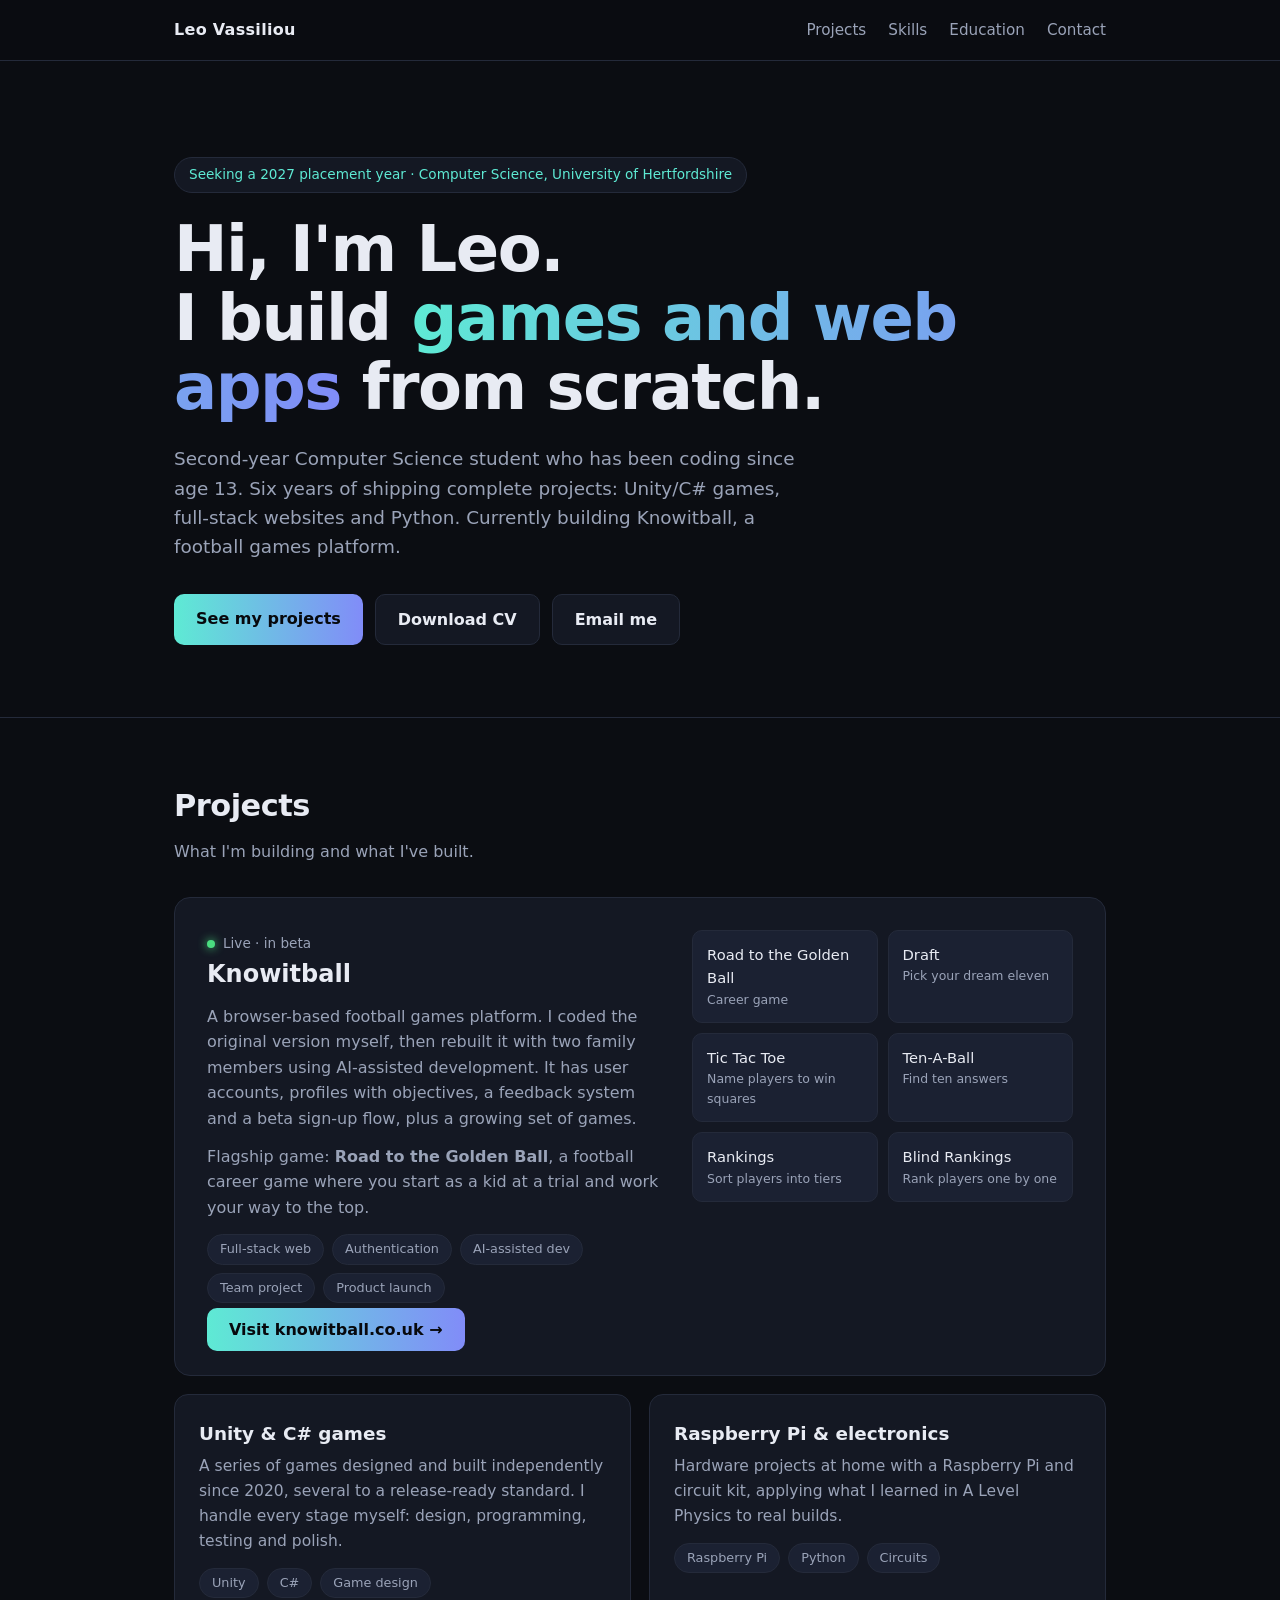
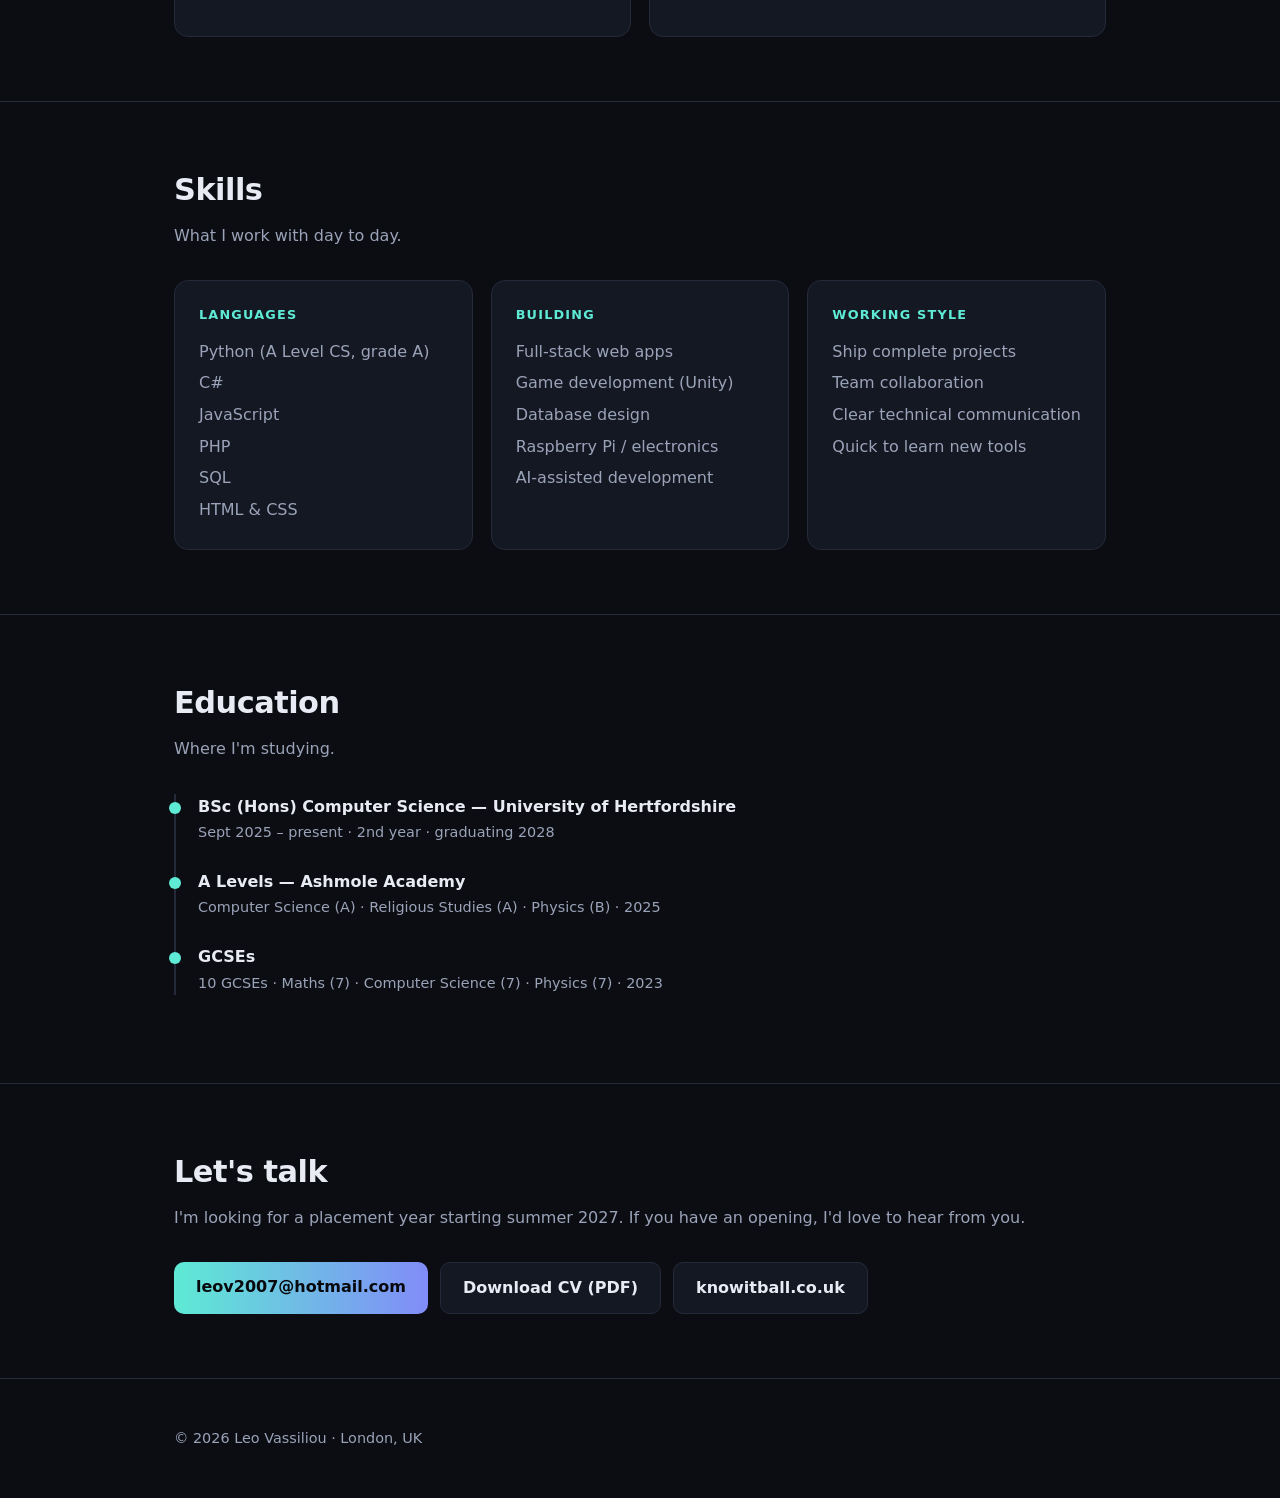
==== index.html @ 908d9912 "Add files via upload" ====
<!DOCTYPE html>
<html lang="en">
<head>
<meta charset="utf-8">
<meta name="viewport" content="width=device-width, initial-scale=1">
<title>Leo Vassiliou — Computer Science Student & Developer</title>
<meta name="description" content="Leo Vassiliou, 2nd-year Computer Science student at the University of Hertfordshire, seeking a 2027 placement year. Games, full-stack web and Python.">
<meta property="og:title" content="Leo Vassiliou — Developer seeking a 2027 placement">
<meta property="og:description" content="Unity/C# games, full-stack web, Python. Building Knowitball, a football games platform.">
<meta property="og:type" content="website">
<style>
:root{--bg:#0b0d12;--card:#141823;--line:#242a3a;--text:#e8ebf3;--mute:#9aa3b8;--acc:#5eead4;--acc2:#818cf8}
*{box-sizing:border-box;margin:0;padding:0}
html{scroll-behavior:smooth}
body{font-family:Inter,system-ui,-apple-system,Segoe UI,Roboto,sans-serif;background:var(--bg);color:var(--text);line-height:1.6}
a{color:var(--acc);text-decoration:none}a:hover{text-decoration:underline}
.wrap{max-width:980px;margin:0 auto;padding:0 24px}
nav{position:sticky;top:0;background:rgba(11,13,18,.85);backdrop-filter:blur(10px);border-bottom:1px solid var(--line);z-index:10}
nav .wrap{display:flex;justify-content:space-between;align-items:center;height:60px}
nav b{letter-spacing:.3px}
nav ul{display:flex;gap:22px;list-style:none;font-size:.95rem}
nav ul a{color:var(--mute)}nav ul a:hover{color:var(--text);text-decoration:none}
.hero{padding:96px 0 72px}
.tag{display:inline-block;border:1px solid var(--line);background:var(--card);color:var(--acc);padding:6px 14px;border-radius:99px;font-size:.85rem;margin-bottom:22px}
h1{font-size:clamp(2.4rem,6vw,4rem);line-height:1.08;letter-spacing:-1.5px}
h1 span{background:linear-gradient(90deg,var(--acc),var(--acc2));-webkit-background-clip:text;background-clip:text;color:transparent}
.hero p{color:var(--mute);font-size:1.15rem;max-width:640px;margin:22px 0 32px}
.btns{display:flex;gap:12px;flex-wrap:wrap}
.btn{padding:12px 22px;border-radius:10px;font-weight:600;border:1px solid var(--line);color:var(--text);background:var(--card)}
.btn.p{background:linear-gradient(90deg,var(--acc),var(--acc2));color:#07090d;border:0}
.btn:hover{text-decoration:none;transform:translateY(-1px)}
section{padding:64px 0;border-top:1px solid var(--line)}
h2{font-size:1.9rem;margin-bottom:8px;letter-spacing:-.5px}
.sub{color:var(--mute);margin-bottom:32px}
.grid{display:grid;grid-template-columns:repeat(auto-fit,minmax(280px,1fr));gap:18px}
.card{background:var(--card);border:1px solid var(--line);border-radius:14px;padding:24px}
.card h3{font-size:1.15rem;margin-bottom:6px}
.card p{color:var(--mute);font-size:.97rem}
.feat{display:grid;grid-template-columns:1.2fr 1fr;gap:28px;background:var(--card);border:1px solid var(--line);border-radius:16px;padding:32px}
@media(max-width:760px){.feat{grid-template-columns:1fr}nav ul{display:none}}
.feat h3{font-size:1.5rem;margin-bottom:10px}
.feat p{color:var(--mute);margin-bottom:12px}
.chips{display:flex;flex-wrap:wrap;gap:8px;margin:14px 0}
.chip{font-size:.8rem;padding:4px 12px;border-radius:99px;background:#1b2132;border:1px solid var(--line);color:var(--mute)}
.links{display:grid;grid-template-columns:1fr 1fr;gap:10px;align-content:start}
.links a{display:block;background:#1b2132;border:1px solid var(--line);border-radius:10px;padding:12px 14px;color:var(--text);font-size:.92rem}
.links a small{display:block;color:var(--mute);font-size:.78rem}
.links a:hover{border-color:var(--acc);text-decoration:none}
.skills{display:grid;grid-template-columns:repeat(auto-fit,minmax(220px,1fr));gap:18px}
.skills h3{font-size:.8rem;text-transform:uppercase;letter-spacing:1.2px;color:var(--acc);margin-bottom:10px}
.skills li{list-style:none;color:var(--mute);padding:3px 0}
.tl{border-left:2px solid var(--line);padding-left:22px}
.tl .it{margin-bottom:24px;position:relative}
.tl .it:before{content:"";position:absolute;left:-29px;top:8px;width:12px;height:12px;border-radius:50%;background:var(--acc)}
.tl b{display:block}.tl span{color:var(--mute);font-size:.9rem}
footer{padding:48px 0;border-top:1px solid var(--line);color:var(--mute);font-size:.9rem}
.status{display:inline-flex;align-items:center;gap:8px;font-size:.85rem;color:var(--mute)}
.dot{width:8px;height:8px;border-radius:50%;background:#4ade80;box-shadow:0 0 10px #4ade80}
</style>
</head>
<body>
<nav><div class="wrap"><b>Leo Vassiliou</b>
<ul><li><a href="#projects">Projects</a></li><li><a href="#skills">Skills</a></li><li><a href="#education">Education</a></li><li><a href="#contact">Contact</a></li></ul></div></nav>

<header class="hero"><div class="wrap">
<div class="tag">Seeking a 2027 placement year · Computer Science, University of Hertfordshire</div>
<h1>Hi, I'm Leo.<br>I build <span>games and web apps</span> from scratch.</h1>
<p>Second-year Computer Science student who has been coding since age 13. Six years of shipping complete projects: Unity/C# games, full-stack websites and Python. Currently building Knowitball, a football games platform.</p>
<div class="btns"><a class="btn p" href="#projects">See my projects</a><a class="btn" href="Leo-Vassiliou-CV.pdf">Download CV</a><a class="btn" href="mailto:leov2007@hotmail.com">Email me</a></div>
</div></header>

<section id="projects"><div class="wrap">
<h2>Projects</h2><p class="sub">What I'm building and what I've built.</p>

<div class="feat">
<div>
<div class="status"><span class="dot"></span> Live · in beta</div>
<h3>Knowitball</h3>
<p>A browser-based football games platform. I coded the original version myself, then rebuilt it with two family members using AI-assisted development. It has user accounts, profiles with objectives, a feedback system and a beta sign-up flow, plus a growing set of games.</p>
<p>Flagship game: <b>Road to the Golden Ball</b>, a football career game where you start as a kid at a trial and work your way to the top.</p>
<div class="chips"><span class="chip">Full-stack web</span><span class="chip">Authentication</span><span class="chip">AI-assisted dev</span><span class="chip">Team project</span><span class="chip">Product launch</span></div>
<a class="btn p" href="https://knowitball.co.uk" target="_blank" rel="noopener">Visit knowitball.co.uk →</a>
</div>
<div class="links">
<a href="https://knowitball.co.uk/road-to-the-golden-ball" target="_blank" rel="noopener">Road to the Golden Ball<small>Career game</small></a>
<a href="https://knowitball.co.uk/draft" target="_blank" rel="noopener">Draft<small>Pick your dream eleven</small></a>
<a href="https://knowitball.co.uk/tic-tac-toe" target="_blank" rel="noopener">Tic Tac Toe<small>Name players to win squares</small></a>
<a href="https://knowitball.co.uk/tenable" target="_blank" rel="noopener">Ten-A-Ball<small>Find ten answers</small></a>
<a href="https://knowitball.co.uk/tierlists" target="_blank" rel="noopener">Rankings<small>Sort players into tiers</small></a>
<a href="https://knowitball.co.uk/blind-rankings" target="_blank" rel="noopener">Blind Rankings<small>Rank players one by one</small></a>
</div>
</div>

<div class="grid" style="margin-top:18px">
<div class="card"><h3>Unity &amp; C# games</h3><p>A series of games designed and built independently since 2020, several to a release-ready standard. I handle every stage myself: design, programming, testing and polish.</p><div class="chips"><span class="chip">Unity</span><span class="chip">C#</span><span class="chip">Game design</span></div></div>
<div class="card"><h3>Raspberry Pi &amp; electronics</h3><p>Hardware projects at home with a Raspberry Pi and circuit kit, applying what I learned in A Level Physics to real builds.</p><div class="chips"><span class="chip">Raspberry Pi</span><span class="chip">Python</span><span class="chip">Circuits</span></div></div>
</div>
</div></section>

<section id="skills"><div class="wrap">
<h2>Skills</h2><p class="sub">What I work with day to day.</p>
<div class="skills">
<div class="card"><h3>Languages</h3><ul><li>Python (A Level CS, grade A)</li><li>C#</li><li>JavaScript</li><li>PHP</li><li>SQL</li><li>HTML &amp; CSS</li></ul></div>
<div class="card"><h3>Building</h3><ul><li>Full-stack web apps</li><li>Game development (Unity)</li><li>Database design</li><li>Raspberry Pi / electronics</li><li>AI-assisted development</li></ul></div>
<div class="card"><h3>Working style</h3><ul><li>Ship complete projects</li><li>Team collaboration</li><li>Clear technical communication</li><li>Quick to learn new tools</li></ul></div>
</div></div></section>

<section id="education"><div class="wrap">
<h2>Education</h2><p class="sub">Where I'm studying.</p>
<div class="tl">
<div class="it"><b>BSc (Hons) Computer Science — University of Hertfordshire</b><span>Sept 2025 – present · 2nd year · graduating 2028</span></div>
<div class="it"><b>A Levels — Ashmole Academy</b><span>Computer Science (A) · Religious Studies (A) · Physics (B) · 2025</span></div>
<div class="it"><b>GCSEs</b><span>10 GCSEs · Maths (7) · Computer Science (7) · Physics (7) · 2023</span></div>
</div></div></section>

<section id="contact"><div class="wrap">
<h2>Let's talk</h2>
<p class="sub">I'm looking for a placement year starting summer 2027. If you have an opening, I'd love to hear from you.</p>
<div class="btns"><a class="btn p" href="mailto:leov2007@hotmail.com">leov2007@hotmail.com</a><a class="btn" href="Leo-Vassiliou-CV.pdf">Download CV (PDF)</a><a class="btn" href="https://knowitball.co.uk" target="_blank" rel="noopener">knowitball.co.uk</a></div>
</div></section>

<footer><div class="wrap">© 2026 Leo Vassiliou · London, UK</div></footer>
</body>
</html>
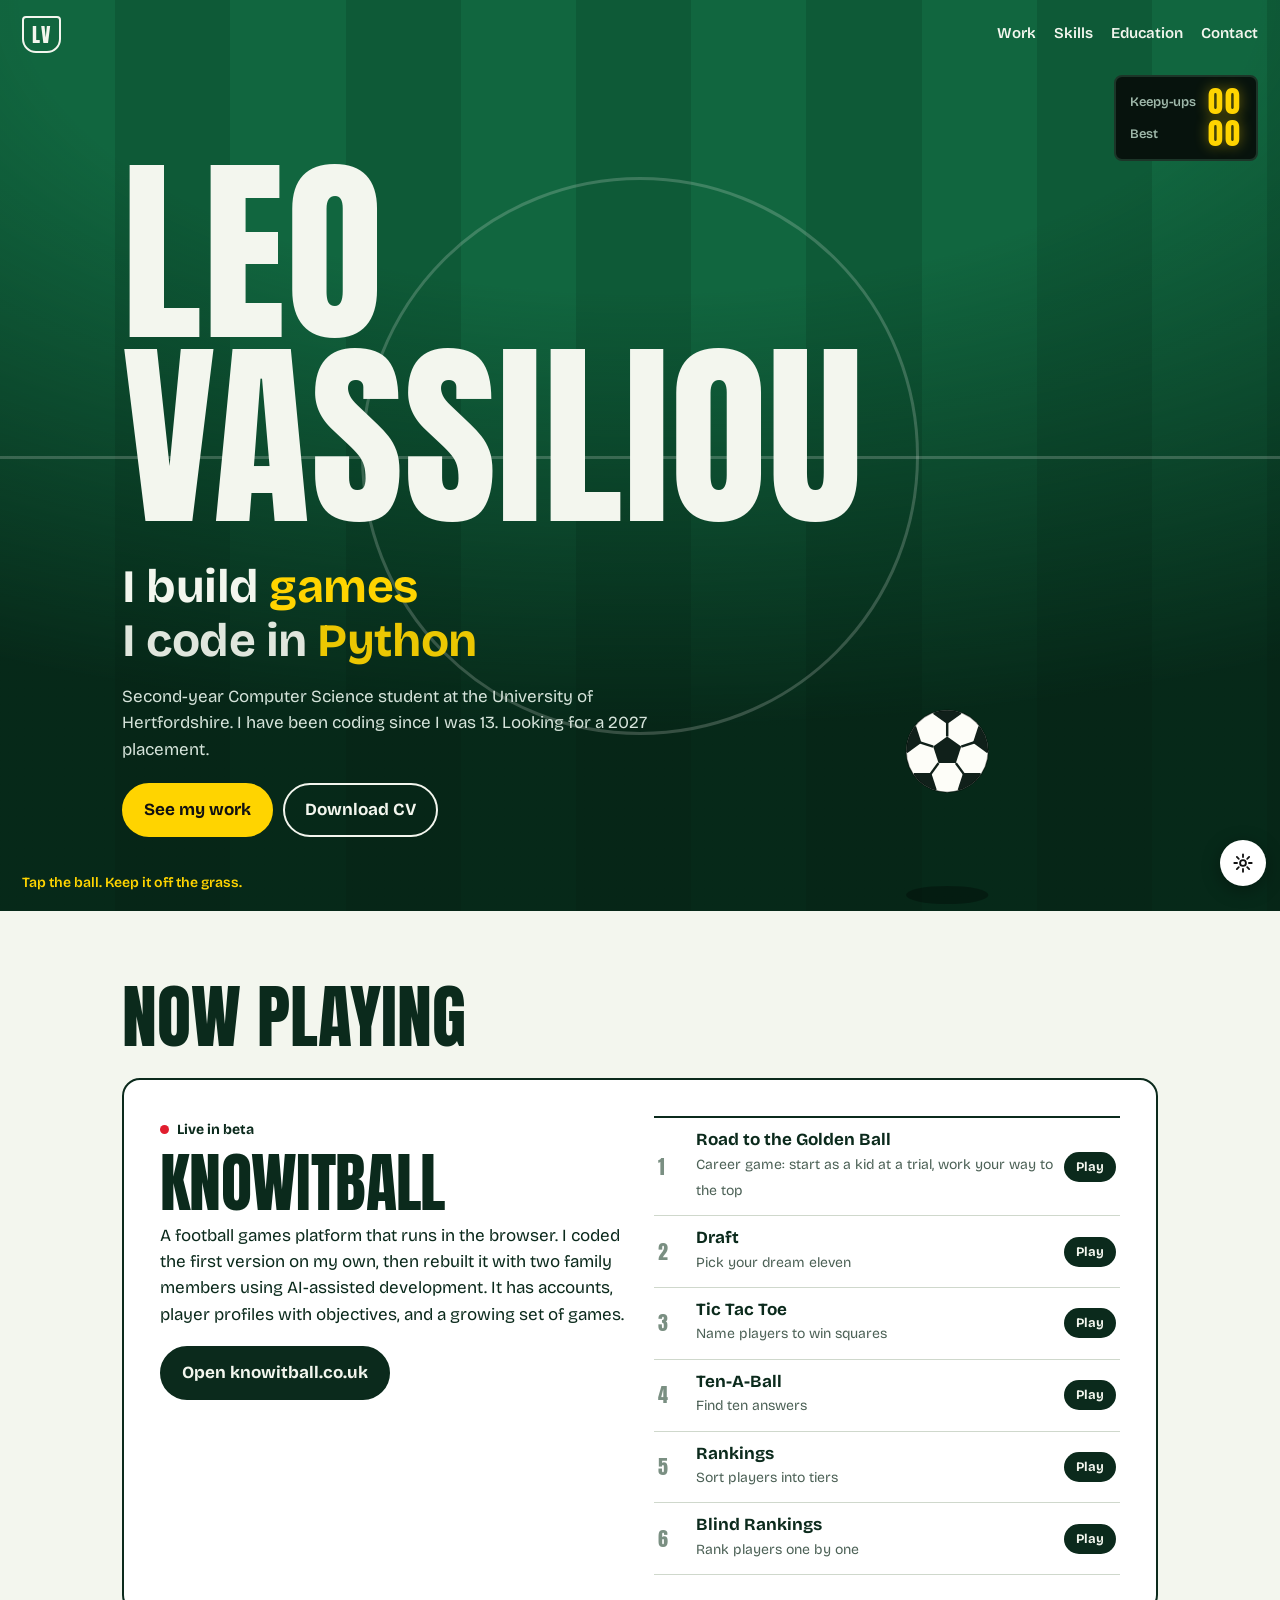
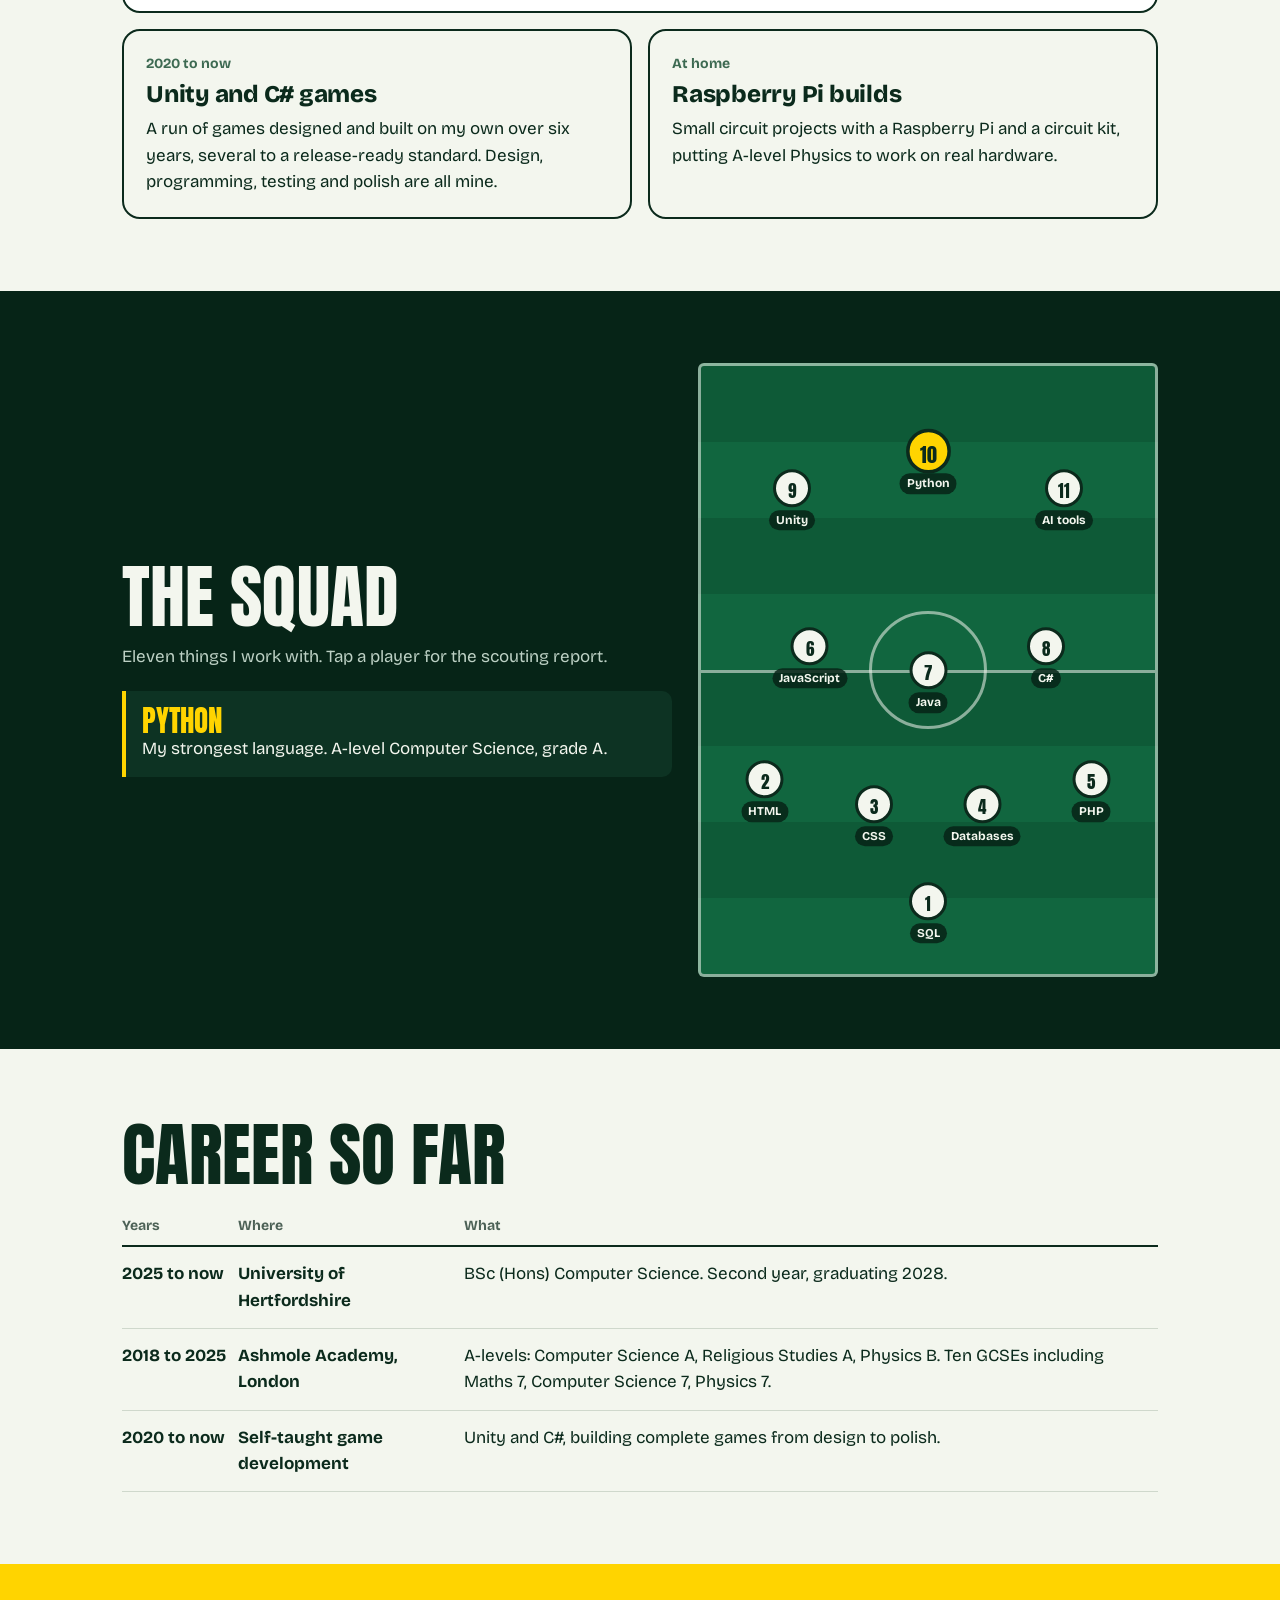
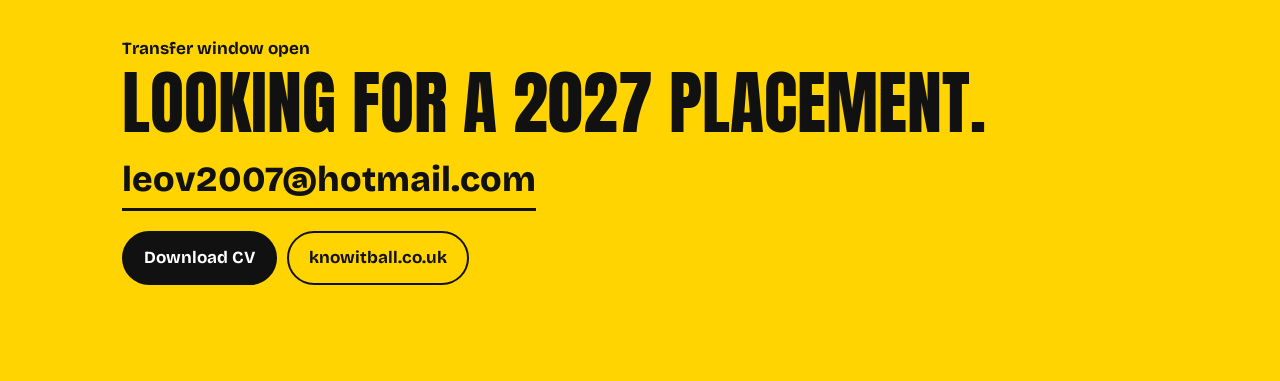
==== commit 266c056e: "Add files via upload" ====
--- a/index.html
+++ b/index.html
@@ -3,122 +3,973 @@
 <head>
 <meta charset="utf-8">
 <meta name="viewport" content="width=device-width, initial-scale=1">
-<title>Leo Vassiliou — Computer Science Student & Developer</title>
-<meta name="description" content="Leo Vassiliou, 2nd-year Computer Science student at the University of Hertfordshire, seeking a 2027 placement year. Games, full-stack web and Python.">
-<meta property="og:title" content="Leo Vassiliou — Developer seeking a 2027 placement">
-<meta property="og:description" content="Unity/C# games, full-stack web, Python. Building Knowitball, a football games platform.">
+<title>Leo Vassiliou | Developer</title>
+<meta name="description" content="Leo Vassiliou. Computer Science student at the University of Hertfordshire who builds games and web apps. Looking for a 2027 placement.">
+<meta property="og:title" content="Leo Vassiliou | Developer">
+<meta property="og:description" content="Games, web apps and full-stack sites. Looking for a 2027 placement.">
 <meta property="og:type" content="website">
 <style>
-:root{--bg:#0b0d12;--card:#141823;--line:#242a3a;--text:#e8ebf3;--mute:#9aa3b8;--acc:#5eead4;--acc2:#818cf8}
-*{box-sizing:border-box;margin:0;padding:0}
-html{scroll-behavior:smooth}
-body{font-family:Inter,system-ui,-apple-system,Segoe UI,Roboto,sans-serif;background:var(--bg);color:var(--text);line-height:1.6}
-a{color:var(--acc);text-decoration:none}a:hover{text-decoration:underline}
-.wrap{max-width:980px;margin:0 auto;padding:0 24px}
-nav{position:sticky;top:0;background:rgba(11,13,18,.85);backdrop-filter:blur(10px);border-bottom:1px solid var(--line);z-index:10}
-nav .wrap{display:flex;justify-content:space-between;align-items:center;height:60px}
-nav b{letter-spacing:.3px}
-nav ul{display:flex;gap:22px;list-style:none;font-size:.95rem}
-nav ul a{color:var(--mute)}nav ul a:hover{color:var(--text);text-decoration:none}
-.hero{padding:96px 0 72px}
-.tag{display:inline-block;border:1px solid var(--line);background:var(--card);color:var(--acc);padding:6px 14px;border-radius:99px;font-size:.85rem;margin-bottom:22px}
-h1{font-size:clamp(2.4rem,6vw,4rem);line-height:1.08;letter-spacing:-1.5px}
-h1 span{background:linear-gradient(90deg,var(--acc),var(--acc2));-webkit-background-clip:text;background-clip:text;color:transparent}
-.hero p{color:var(--mute);font-size:1.15rem;max-width:640px;margin:22px 0 32px}
-.btns{display:flex;gap:12px;flex-wrap:wrap}
-.btn{padding:12px 22px;border-radius:10px;font-weight:600;border:1px solid var(--line);color:var(--text);background:var(--card)}
-.btn.p{background:linear-gradient(90deg,var(--acc),var(--acc2));color:#07090d;border:0}
-.btn:hover{text-decoration:none;transform:translateY(-1px)}
-section{padding:64px 0;border-top:1px solid var(--line)}
-h2{font-size:1.9rem;margin-bottom:8px;letter-spacing:-.5px}
-.sub{color:var(--mute);margin-bottom:32px}
-.grid{display:grid;grid-template-columns:repeat(auto-fit,minmax(280px,1fr));gap:18px}
-.card{background:var(--card);border:1px solid var(--line);border-radius:14px;padding:24px}
-.card h3{font-size:1.15rem;margin-bottom:6px}
-.card p{color:var(--mute);font-size:.97rem}
-.feat{display:grid;grid-template-columns:1.2fr 1fr;gap:28px;background:var(--card);border:1px solid var(--line);border-radius:16px;padding:32px}
-@media(max-width:760px){.feat{grid-template-columns:1fr}nav ul{display:none}}
-.feat h3{font-size:1.5rem;margin-bottom:10px}
-.feat p{color:var(--mute);margin-bottom:12px}
-.chips{display:flex;flex-wrap:wrap;gap:8px;margin:14px 0}
-.chip{font-size:.8rem;padding:4px 12px;border-radius:99px;background:#1b2132;border:1px solid var(--line);color:var(--mute)}
-.links{display:grid;grid-template-columns:1fr 1fr;gap:10px;align-content:start}
-.links a{display:block;background:#1b2132;border:1px solid var(--line);border-radius:10px;padding:12px 14px;color:var(--text);font-size:.92rem}
-.links a small{display:block;color:var(--mute);font-size:.78rem}
-.links a:hover{border-color:var(--acc);text-decoration:none}
-.skills{display:grid;grid-template-columns:repeat(auto-fit,minmax(220px,1fr));gap:18px}
-.skills h3{font-size:.8rem;text-transform:uppercase;letter-spacing:1.2px;color:var(--acc);margin-bottom:10px}
-.skills li{list-style:none;color:var(--mute);padding:3px 0}
-.tl{border-left:2px solid var(--line);padding-left:22px}
-.tl .it{margin-bottom:24px;position:relative}
-.tl .it:before{content:"";position:absolute;left:-29px;top:8px;width:12px;height:12px;border-radius:50%;background:var(--acc)}
-.tl b{display:block}.tl span{color:var(--mute);font-size:.9rem}
-footer{padding:48px 0;border-top:1px solid var(--line);color:var(--mute);font-size:.9rem}
-.status{display:inline-flex;align-items:center;gap:8px;font-size:.85rem;color:var(--mute)}
-.dot{width:8px;height:8px;border-radius:50%;background:#4ade80;box-shadow:0 0 10px #4ade80}
+@font-face{font-family:'Bricolage Grotesque';font-weight:200 800;font-style:normal;font-stretch:75% 100%;font-display:swap;src:url([data-uri]) format('woff2')}
+@font-face{font-family:'JetBrains Mono';font-weight:100 800;font-style:normal;font-display:swap;src:url([data-uri]) format('woff2')}
+@font-face{font-family:Anton;font-weight:400;font-style:normal;font-display:swap;src:url([data-uri]) format('woff2')}
+@font-face{font-family:'Instrument Serif';font-weight:400;font-style:normal;font-display:swap;src:url([data-uri]) format('woff2')}
+@font-face{font-family:'Instrument Serif';font-weight:400;font-style:italic;font-display:swap;src:url([data-uri]) format('woff2')}
+*,*::before,*::after{box-sizing:border-box}
+html{-webkit-text-size-adjust:100%;scroll-behavior:smooth}
+body{margin:0;min-height:100vh;overflow-x:hidden}
+a{color:inherit}
+button{font:inherit;color:inherit;cursor:pointer}
+:focus-visible{outline:3px solid currentColor;outline-offset:3px}
+.rot{display:inline-block;transition:transform .24s cubic-bezier(.3,.7,.2,1),opacity .24s}
+.rot-out{transform:translateY(-.45em);opacity:0}
+.rot-in{transform:translateY(.45em);opacity:0;transition:none}
+.vh{position:absolute;width:1px;height:1px;overflow:hidden;clip:rect(0 0 0 0)}
+@media(prefers-reduced-motion:reduce){*{animation-duration:.001s!important;animation-iteration-count:1!important;scroll-behavior:auto!important}}
+
+/* design switcher */
+.sw{position:fixed;right:14px;bottom:14px;z-index:9999;font:500 14px/1.35 'Bricolage Grotesque',system-ui,sans-serif}
+.sw-btn{width:46px;height:46px;border-radius:50%;border:0;background:#fff;color:#111;display:grid;place-items:center;box-shadow:0 4px 18px rgba(0,0,0,.35)}
+.sw-btn:hover svg{transform:rotate(60deg)}
+.sw-btn svg{transition:transform .4s}
+.sw-panel{position:absolute;right:0;bottom:56px;width:min(300px,calc(100vw - 28px));background:#fff;color:#111;border-radius:16px;padding:12px;box-shadow:0 12px 40px rgba(0,0,0,.4)}
+.sw-title{margin:2px 6px 8px;font-weight:700}
+.sw-opt{display:block;width:100%;text-align:left;background:none;border:2px solid transparent;border-radius:10px;padding:8px 10px}
+.sw-opt b{display:block}
+.sw-opt span{color:#555;font-size:13px}
+.sw-opt:hover{background:#f1f1f1}
+.sw-opt[aria-pressed=true]{border-color:#111;background:#f6f6f6}
+.sw-note{margin:8px 6px 2px;color:#666;font-size:12px}
+[data-theme=kickoff] body{background:#0a3d27}
+.ko{--grass:#11663f;--grass2:#0e5a37;--night:#062417;--chalk:#f3f6ee;--yellow:#ffd400;--ink:#0b2a1c;
+  font:400 17px/1.55 'Bricolage Grotesque',system-ui,sans-serif;color:var(--ink);background:var(--chalk)}
+.ko a{text-decoration:none}
+.ko-wrap{max-width:1080px;margin:0 auto;padding:0 22px}
+
+/* hero */
+.ko-hero{position:relative;min-height:100svh;overflow:hidden;color:var(--chalk);touch-action:manipulation;
+  background:radial-gradient(120% 80% at 50% 0%,transparent 40%,rgba(3,20,12,.75)),repeating-linear-gradient(90deg,var(--grass) 0 9vw,var(--grass2) 9vw 18vw);
+  display:flex;flex-direction:column;user-select:none;-webkit-user-select:none}
+.ko-lines{position:absolute;inset:0;pointer-events:none}
+.ko-lines::before{content:"";position:absolute;left:50%;top:50%;width:min(62vw,62vh);aspect-ratio:1;border:3px solid rgba(243,246,238,.2);border-radius:50%;transform:translate(-50%,-50%)}
+.ko-lines::after{content:"";position:absolute;left:0;right:0;top:50%;border-top:3px solid rgba(243,246,238,.2)}
+.ko-canvas{position:absolute;inset:0;width:100%;height:100%;pointer-events:none;z-index:3}
+.ko-nav{position:relative;z-index:4;display:flex;justify-content:space-between;align-items:center;padding:16px 22px}
+.ko-crest{font:400 20px/1 Anton,sans-serif;letter-spacing:.04em;border:2px solid var(--chalk);padding:7px 8px 6px;border-radius:4px 4px 14px 14px}
+.ko-links{display:flex;gap:18px;font-weight:600;font-size:15px}
+.ko-links a{padding:6px 0;border-bottom:2px solid transparent}
+.ko-links a:hover{border-color:var(--yellow)}
+.ko-board{position:relative;z-index:2;align-self:flex-end;margin:6px 22px 0;display:grid;grid-template-columns:auto auto;gap:2px 12px;align-items:center;
+  background:#07130d;border:2px solid #1c3528;border-radius:8px;padding:10px 14px;font-size:13px;font-weight:600;color:#9fb8aa}
+.ko-n{font:400 30px/1 Anton,sans-serif;color:var(--yellow);letter-spacing:.06em;text-align:right;text-shadow:0 0 14px rgba(255,212,0,.45)}
+.ko-copy{position:relative;z-index:2;margin-top:auto;padding:0 22px 74px;max-width:1080px;width:100%;align-self:center}
+.ko h1{font:400 clamp(4.2rem,17vw,12.5rem)/.92 Anton,sans-serif;text-transform:uppercase;margin:0 0 .16em;letter-spacing:.005em}
+.ko-line{font-size:clamp(1.5rem,4.6vw,2.9rem);font-weight:700;line-height:1.15;margin:0;letter-spacing:-.01em}
+.ko-line span{color:var(--yellow)}
+.ko-line2{opacity:.92}
+.ko-intro{max-width:34em;margin:16px 0 0;color:#d5e3da}
+.ko-cta{display:flex;flex-wrap:wrap;gap:10px;margin:20px 0 0}
+.ko-btn{display:inline-block;background:var(--yellow);color:#111;font-weight:700;padding:12px 20px;border-radius:999px;border:2px solid var(--yellow);transition:transform .15s}
+.ko-btn:hover{transform:translateY(-2px)}
+.ko-ghost{background:transparent;color:inherit;border-color:currentColor}
+.ko-dark{background:var(--ink);border-color:var(--ink);color:var(--chalk)}
+.ko-hint{position:absolute;z-index:2;left:22px;bottom:18px;margin:0;font-size:14px;font-weight:600;color:var(--yellow);transition:opacity .4s}
+.ko-hint.gone{opacity:0}
+
+/* sections */
+.ko-sec{padding:72px 0}
+.ko h2{font:400 clamp(2.4rem,7vw,4.4rem)/.95 Anton,sans-serif;text-transform:uppercase;margin:0 0 28px}
+.ko h3{font-size:1.5rem;line-height:1.15;margin:0 0 8px;font-weight:800;letter-spacing:-.01em}
+.ko-feature{display:grid;gap:28px;background:#fff;border:2px solid var(--ink);border-radius:18px;padding:26px}
+.ko-feature h3{font:400 clamp(2.6rem,8vw,4rem)/1 Anton,sans-serif;text-transform:uppercase}
+.ko-feature p{margin:0 0 18px;max-width:34em}
+.ko-live{display:inline-flex;align-items:center;gap:8px;font-weight:700;font-size:14px;margin:0 0 10px!important}
+.ko-live i{width:9px;height:9px;border-radius:50%;background:#e11d2e;animation:ko-pulse 1.6s infinite}
+@keyframes ko-pulse{50%{opacity:.25}}
+.ko-fix{list-style:none;margin:0;padding:0;border-top:2px solid var(--ink)}
+.ko-fix a{display:grid;grid-template-columns:28px 1fr auto;gap:10px;align-items:center;padding:12px 4px;border-bottom:1px solid #cfd8cc}
+.ko-fix a:hover{background:#eef3e6}
+.ko-fn{font:400 20px/1 Anton,sans-serif;color:#7a8f82}
+.ko-fix b{display:block;line-height:1.2}
+.ko-fix em{font-style:normal;font-size:14px;color:#4c6156}
+.ko-play{font-weight:700;font-size:13px;background:var(--ink);color:var(--chalk);padding:5px 12px;border-radius:999px}
+.ko-two{display:grid;gap:16px;margin-top:16px}
+.ko-two article{border:2px solid var(--ink);border-radius:18px;padding:22px}
+.ko-two p{margin:0}
+.ko-when{font-weight:700;font-size:14px;color:#3d6a52;margin-bottom:6px!important}
+@media(min-width:820px){.ko-feature{grid-template-columns:1fr 1fr;padding:36px}.ko-two{grid-template-columns:1fr 1fr}}
+
+/* squad */
+.ko-green{background:var(--night);color:var(--chalk)}
+.ko-squadgrid{display:grid;gap:26px}
+.ko-sub{margin:-14px 0 20px;color:#bcd0c4}
+.ko-report{background:#0d3323;border-left:4px solid var(--yellow);padding:14px 16px;border-radius:0 10px 10px 0;min-height:86px}
+.ko-report b{display:block;font:400 1.8rem/1.1 Anton,sans-serif;text-transform:uppercase;color:var(--yellow)}
+.ko-pitch{position:relative;width:100%;max-width:460px;aspect-ratio:3/4;margin:0 auto;border:3px solid rgba(243,246,238,.55);border-radius:6px;
+  background:repeating-linear-gradient(0deg,var(--grass) 0 12.5%,var(--grass2) 12.5% 25%)}
+.ko-pitch::before{content:"";position:absolute;left:50%;top:50%;width:26%;aspect-ratio:1;border:3px solid rgba(243,246,238,.55);border-radius:50%;transform:translate(-50%,-50%)}
+.ko-pitch::after{content:"";position:absolute;left:0;right:0;top:50%;border-top:3px solid rgba(243,246,238,.55)}
+.ko-player{position:absolute;transform:translate(-50%,-50%);background:none;border:0;padding:0;display:grid;justify-items:center;gap:3px;z-index:1}
+.ko-player i{font:400 17px/38px Anton,sans-serif;font-style:normal;width:38px;height:38px;border-radius:50%;background:var(--chalk);color:var(--ink);border:3px solid var(--ink);transition:transform .15s,background .15s}
+.ko-player span{font-size:12px;font-weight:700;background:rgba(6,36,23,.85);padding:1px 7px;border-radius:99px;white-space:nowrap}
+.ko-player:hover i{transform:scale(1.12)}
+.ko-player.on i{background:var(--yellow);transform:scale(1.18)}
+@media(min-width:820px){.ko-squadgrid{grid-template-columns:1fr 460px;align-items:center}}
+
+/* career */
+.ko-table{width:100%;border-collapse:collapse}
+.ko-table th{text-align:left;font-size:14px;color:#4c6156;padding:0 12px 8px 0;border-bottom:2px solid var(--ink)}
+.ko-table td{padding:14px 12px 14px 0;border-bottom:1px solid #cfd8cc;vertical-align:top}
+.ko-table td:first-child{white-space:nowrap;font-weight:700}
+@media(max-width:640px){.ko-table thead{display:none}.ko-table tr{display:block;padding:14px 0;border-bottom:1px solid #cfd8cc}.ko-table td{display:block;border:0;padding:0 0 2px}.ko-table td:first-child{color:#3d6a52;font-size:14px}}
+
+/* sign */
+.ko-sign{background:var(--yellow);color:#111;padding:72px 0 96px}
+.ko-window{font-weight:700;margin:0 0 6px}
+.ko-sign h2{margin-bottom:18px}
+.ko-mail{display:inline-block;font-size:clamp(1.15rem,4.6vw,2.2rem);font-weight:800;border-bottom:3px solid #111;word-break:break-all}
+.ko-sign .ko-btn{background:#111;color:#fff;border-color:#111}
+.ko-sign .ko-ghost{background:transparent;color:#111}
+[data-theme=orbit] body{background:#0c0a1d}
+.ob{--space:#0c0a1d;--lilac:#bfaeff;--peach:#ffb893;--mist:#ece8ff;--dim:#a39fc4;
+  position:relative;font:400 17px/1.6 'Bricolage Grotesque',system-ui,sans-serif;color:var(--mist);min-height:100svh;
+  background:radial-gradient(90% 60% at 85% 0%,rgba(132,94,255,.28),transparent 60%),radial-gradient(70% 50% at 0% 45%,rgba(255,140,90,.13),transparent 60%),var(--space)}
+.ob a{text-decoration:none}
+.ob-stars{position:fixed;inset:0;width:100%;height:100%;pointer-events:none;z-index:0}
+.ob>*:not(.ob-stars){position:relative;z-index:1}
+.ob-nav{display:flex;justify-content:space-between;align-items:center;padding:18px 22px;max-width:1180px;margin:0 auto}
+.ob-logo{font:italic 400 1.5rem/1 'Instrument Serif',serif}
+.ob-links{display:flex;gap:18px;font-size:15px;font-weight:500;color:var(--dim)}
+.ob-links a:hover{color:var(--mist)}
+.ob-hero{display:grid;gap:10px;max-width:1180px;margin:0 auto;padding:26px 22px 40px;min-height:calc(100svh - 64px);align-items:center}
+.ob-seek{display:inline-flex;align-items:center;gap:9px;margin:0 0 18px;font-size:14px;font-weight:600;color:var(--peach);border:1px solid rgba(255,184,147,.4);border-radius:999px;padding:5px 13px}
+.ob-seek i{width:8px;height:8px;border-radius:50%;background:var(--peach);box-shadow:0 0 12px var(--peach)}
+.ob h1{font:400 clamp(2.7rem,10.5vw,5.6rem)/1.02 'Instrument Serif',serif;margin:0;letter-spacing:-.01em}
+.ob h1 em{color:var(--lilac)}
+.ob h1 #ob-r2{color:var(--peach)}
+.ob-intro{max-width:30em;color:var(--dim);margin:20px 0 0}
+.ob-cta{display:flex;flex-wrap:wrap;gap:10px;margin:22px 0 0}
+.ob-btn{display:inline-block;background:var(--mist);color:#14102e;font-weight:700;border-radius:999px;padding:11px 20px;border:1px solid var(--mist);transition:box-shadow .2s}
+.ob-btn:hover{box-shadow:0 0 28px rgba(191,174,255,.6)}
+.ob-line{background:transparent;color:var(--mist);border-color:rgba(236,232,255,.45)}
+.ob-globe{display:grid;justify-items:center}
+.ob-sphere{position:relative;width:min(86vw,440px);aspect-ratio:1;touch-action:none;cursor:grab;border-radius:50%;
+  background:radial-gradient(circle at 35% 30%,rgba(191,174,255,.16),rgba(191,174,255,.03) 55%,transparent 70%);box-shadow:inset 0 0 0 1px rgba(191,174,255,.16)}
+.ob-sphere:active{cursor:grabbing}
+.ob-tag{position:absolute;left:50%;top:50%;white-space:nowrap;font-weight:700;font-size:1.25rem;padding:4px 12px;border-radius:999px;user-select:none;-webkit-user-select:none;will-change:transform;pointer-events:none}
+.ob-tag.on{background:var(--peach);color:#14102e}
+.ob-tip{min-height:3.2em;max-width:22em;text-align:center;margin:8px 0 0;font-size:15px;color:var(--dim)}
+.ob-tip b{color:var(--peach)}
+@media(min-width:900px){.ob-hero{grid-template-columns:1.15fr 1fr;gap:30px}}
+
+.ob-sec{max-width:1180px;margin:0 auto;padding:60px 22px}
+.ob h2{font:italic 400 clamp(2.4rem,8vw,4.2rem)/1 'Instrument Serif',serif;margin:0 0 26px}
+.ob h3{font-size:1.45rem;line-height:1.15;margin:0 0 8px;font-weight:700}
+.ob-panel{position:relative;overflow:hidden;background:rgba(255,255,255,.045);border:1px solid rgba(191,174,255,.2);border-radius:22px;padding:24px;backdrop-filter:blur(6px);-webkit-backdrop-filter:blur(6px)}
+.ob-panel p{margin:0 0 14px;color:#cdc8ea;max-width:36em}
+.ob-meta{font-size:14px;font-weight:600;color:var(--peach)!important;margin-bottom:6px!important}
+.ob-main h3{font:400 clamp(2.6rem,9vw,4rem)/1 'Instrument Serif',serif}
+.ob-planet{position:absolute;right:-70px;top:-70px;width:230px;height:230px;border-radius:50%;background:radial-gradient(circle at 32% 30%,#ffd3b8,#ff8f5e 38%,#7a3df0 78%,#2a1766);box-shadow:0 0 70px rgba(255,143,94,.35);opacity:.9}
+.ob-planet i{position:absolute;inset:-34px;border:1px solid rgba(236,232,255,.3);border-radius:50%;animation:ob-spin 14s linear infinite}
+.ob-planet i::after{content:"";position:absolute;left:50%;top:-5px;width:10px;height:10px;border-radius:50%;background:var(--mist)}
+.ob-planet i:nth-child(2){inset:-62px;animation-duration:22s;animation-direction:reverse}
+.ob-planet i:nth-child(3){inset:-92px;animation-duration:31s}
+@keyframes ob-spin{to{transform:rotate(360deg)}}
+.ob-main>*:not(.ob-planet){position:relative}
+.ob-main .ob-meta{margin-top:90px}
+.ob-moons{list-style:none;margin:6px 0 20px;padding:0;display:grid;gap:8px}
+.ob-moons a{display:block;border:1px solid rgba(191,174,255,.22);border-radius:14px;padding:10px 14px;transition:background .2s,border-color .2s}
+.ob-moons a:hover{background:rgba(191,174,255,.14);border-color:var(--lilac)}
+.ob-moons b{display:block}
+.ob-moons span{font-size:14px;color:var(--dim)}
+.ob-pair{display:grid;gap:16px;margin-top:16px}
+@media(min-width:760px){.ob-moons{grid-template-columns:1fr 1fr}.ob-pair{grid-template-columns:1fr 1fr}.ob-main{padding:36px}.ob-main .ob-meta{margin-top:0}.ob-planet{width:300px;height:300px}}
+.ob-path{list-style:none;margin:0;padding:0 0 0 26px;border-left:1px dashed rgba(191,174,255,.45)}
+.ob-path li{position:relative;padding-bottom:30px}
+.ob-path li::before{content:"";position:absolute;left:-33px;top:6px;width:13px;height:13px;border-radius:50%;background:var(--lilac);box-shadow:0 0 16px var(--lilac)}
+.ob-path p{margin:0;color:#cdc8ea;max-width:38em}
+.ob-contact{padding-bottom:110px}
+.ob-contact p{color:var(--dim);margin:0 0 14px}
+.ob-mail{display:inline-block;font:400 clamp(1.6rem,7vw,4rem)/1.1 'Instrument Serif',serif;color:var(--peach);border-bottom:1px solid currentColor;word-break:break-all;margin-bottom:10px}
+[data-theme=os] body{background:#86d3bd}
+.os{--ink:#17161c;--paper:#fffaf0;--mint:#86d3bd;--y:#ffd447;--p:#ff8fb3;--b:#7fb2ff;--g:#9be07a;--o:#ffa35c;
+  font:500 14.5px/1.55 'JetBrains Mono',ui-monospace,monospace;color:var(--ink);min-height:100svh;
+  background-color:var(--mint);background-image:radial-gradient(rgba(23,22,28,.16) 1.2px,transparent 1.3px);background-size:14px 14px}
+.os a{color:inherit}
+.os-bar{position:sticky;top:0;z-index:5000;display:flex;justify-content:space-between;gap:12px;align-items:center;background:var(--paper);border-bottom:2px solid var(--ink);padding:6px 14px;font-size:13px}
+.os-barmid{overflow:hidden;white-space:nowrap;text-overflow:ellipsis}
+.os-desk{position:relative;min-height:calc(100svh - 36px);padding-bottom:120px}
+.os-icons{display:flex;flex-wrap:wrap;gap:6px 4px;padding:14px 10px}
+.os-icon{width:82px;display:grid;justify-items:center;gap:5px;background:none;border:0;padding:6px 2px;text-decoration:none;font-size:12px;text-align:center;border-radius:8px}
+.os-icon i{font-style:normal;font-weight:800;font-size:18px;width:50px;height:50px;display:grid;place-items:center;border:2px solid var(--ink);border-radius:12px;box-shadow:3px 3px 0 var(--ink);transition:transform .1s,box-shadow .1s}
+.os-icon:hover i{transform:translate(-1px,-1px);box-shadow:4px 4px 0 var(--ink)}
+.os-icon:active i{transform:translate(3px,3px);box-shadow:0 0 0 var(--ink)}
+.os-icon span{background:var(--paper);padding:0 5px;border-radius:4px}
+.os-y{background:var(--y)}.os-p{background:var(--p)}.os-b{background:var(--b)}.os-g{background:var(--g)}.os-o{background:var(--o)}.os-w{background:var(--paper)}.os-k{background:var(--ink);color:var(--paper)}
+@media(min-width:720px){.os-icons{flex-direction:column;align-content:flex-start;height:calc(100svh - 60px);width:max-content}}
+
+.os-win{position:absolute;background:var(--paper);border:2px solid var(--ink);border-radius:10px;box-shadow:6px 6px 0 var(--ink);overflow:hidden;animation:os-pop .18s ease-out}
+@keyframes os-pop{from{transform:scale(.92);opacity:0}}
+.os-win:not(.front){box-shadow:4px 4px 0 rgba(23,22,28,.55)}
+.os-tb{display:flex;justify-content:space-between;align-items:center;padding:7px 8px 7px 12px;border-bottom:2px solid var(--ink);font-weight:800;cursor:grab;touch-action:none;user-select:none;-webkit-user-select:none}
+.os-tb:active{cursor:grabbing}
+.os-x{width:26px;height:26px;border:2px solid var(--ink);border-radius:6px;background:var(--paper);color:var(--ink);font-weight:800;line-height:1;padding:0}
+.os-x:hover{background:var(--ink);color:var(--paper)}
+.os-body{padding:16px;max-height:min(66vh,560px);overflow:auto}
+.os-body h2{font:800 1.35rem/1.15 'Bricolage Grotesque',sans-serif;margin:0 0 8px}
+.os-body h2 small{font:600 12px 'JetBrains Mono',monospace;background:var(--y);border:1.5px solid var(--ink);border-radius:99px;padding:1px 8px;vertical-align:middle;white-space:nowrap}
+.os-body p{margin:0 0 10px}
+.os-body hr{border:0;border-top:2px dashed var(--ink);margin:16px 0}
+.os-big{font:800 1.5rem/1.25 'Bricolage Grotesque',sans-serif}
+.os-hl{background:var(--y);padding:0 6px;border-radius:4px}
+.os-big .os-hl[data-rot=code]{background:var(--b)}
+.os-tag{display:inline-block;background:var(--g);border:2px solid var(--ink);border-radius:6px;padding:2px 8px;font-weight:700}
+.os-row{display:flex;flex-wrap:wrap;gap:8px;margin-top:14px!important}
+.os-body .os-b{display:inline-block;background:var(--paper);border:2px solid var(--ink);border-radius:8px;padding:7px 12px;font-weight:700;text-decoration:none;box-shadow:3px 3px 0 var(--ink)}
+.os-body .os-b:hover{background:var(--y)}
+.os-body .os-b:active{transform:translate(3px,3px);box-shadow:none}
+.os-files{list-style:none;margin:0 0 6px;padding:0;border:2px solid var(--ink);border-radius:8px;overflow:hidden}
+.os-files a{display:block;padding:8px 10px;text-decoration:none;border-bottom:1.5px solid var(--ink)}
+.os-files li:last-child a{border-bottom:0}
+.os-files a:hover{background:var(--p)}
+.os-files span{display:block;font-size:12.5px;opacity:.75}
+.os-tbl{width:100%;border-collapse:collapse}
+.os-tbl td{padding:6px 8px 6px 0;border-bottom:1.5px dashed rgba(23,22,28,.35);vertical-align:top}
+.os-tbl td:first-child{white-space:nowrap}
+.os-mail{font-weight:800;background:var(--o);padding:2px 6px;border-radius:4px;word-break:break-all}
+.os-win .os-body:has(.os-term){padding:0}
+.os-term{background:var(--ink);color:#e9e6df;padding:12px;height:min(46vh,300px);overflow:auto;font-size:13.5px}
+.os-term a{color:var(--y)}
+.os-term b{color:var(--g)}
+.os-pr{color:var(--p)}
+.os-r{margin:2px 0 10px}
+#os-form{display:flex;gap:8px;align-items:center}
+#os-form label{color:var(--p);white-space:nowrap}
+#os-in{flex:1;min-width:0;background:none;border:0;outline:0;color:inherit;font:inherit;font-size:16px;caret-color:var(--y)}
+.os-boot{position:fixed;inset:0;z-index:6000;background:var(--ink);color:var(--g);padding:24px;transition:opacity .35s}
+.os-boot.done{opacity:0;pointer-events:none}
+.os-boot pre{font:inherit;margin:0;white-space:pre-wrap}
+[data-theme=type] body{background:#2337ff}
+.ty{--blue:#2337ff;--deep:#0b1160;--bone:#f4f1e8;--sun:#ffe24a;--coral:#ff6b57;
+  font:400 17px/1.5 'Bricolage Grotesque',system-ui,sans-serif;color:var(--bone);background:var(--blue)}
+.ty a{text-decoration:none}
+.ty-hero{min-height:100svh;display:flex;flex-direction:column;padding:16px 20px 28px}
+.ty-nav{display:flex;justify-content:space-between;font-weight:600;font-size:15px}
+.ty-links{display:flex;gap:18px}
+.ty-links a:hover{color:var(--sun)}
+.ty-name{margin:auto 0 0;padding-top:24px;font-size:17.6vw;line-height:.84;font-weight:300;font-stretch:76%;font-variation-settings:"wght" 260,"wdth" 76;cursor:default;user-select:none;-webkit-user-select:none}
+.ty-row{display:grid;grid-template-columns:repeat(9,1fr)}
+.ty-l{display:block;text-align:center;transition:color .2s;white-space:nowrap;display:flex;justify-content:center}
+@media(max-width:700px){.ty-row:first-child{grid-template-columns:repeat(3,1fr);font-size:36vw;margin-bottom:.04em}}
+.ty-say{margin-top:22px;font-size:clamp(1.7rem,6.4vw,4.2rem);font-weight:800;line-height:1.08;letter-spacing:-.02em}
+.ty-say p{margin:0}
+.ty-say span{color:var(--sun)}
+.ty-foot{display:grid;gap:16px;margin-top:22px;max-width:1100px}
+.ty-foot p{margin:0;max-width:30em}
+.ty-cta{display:flex;flex-wrap:wrap;gap:10px;align-items:center}
+.ty-chip{border:2px solid var(--bone);border-radius:999px;padding:9px 16px;font-weight:700}
+.ty-btn{display:inline-block;background:var(--sun);color:#10142e;border:2px solid var(--sun);border-radius:999px;padding:9px 18px;font-weight:800}
+.ty-btn:hover{background:var(--bone);border-color:var(--bone)}
+.ty-out{background:transparent;color:inherit;border-color:currentColor}
+@media(min-width:900px){.ty-foot{grid-template-columns:1fr auto;align-items:end}}
+
+.ty h2{font-size:clamp(3rem,11vw,8rem);font-weight:800;font-stretch:76%;line-height:.9;letter-spacing:-.03em;margin:0}
+.ty-work{background:var(--bone);color:#10142e;padding:64px 0 56px}
+.ty-work h2{padding:0 20px}
+.ty-drag{margin:8px 20px 18px;font-weight:600;color:#4b4f6b}
+.ty-rail{display:flex;gap:16px;overflow-x:auto;scroll-snap-type:x mandatory;padding:10px 20px 26px;scrollbar-width:thin}
+.ty-card{flex:0 0 min(82vw,380px);scroll-snap-align:center;min-height:400px;border-radius:26px;padding:24px;display:flex;flex-direction:column;color:#10142e;transition:transform .18s ease-out;will-change:transform}
+.ty-card h3{font-size:2.3rem;font-weight:800;font-stretch:80%;line-height:.98;letter-spacing:-.02em;margin:auto 0 12px}
+.ty-card p{margin:0 0 14px}
+.ty-meta{font-weight:700;font-size:14px}
+.ty-card .ty-btn{align-self:flex-start;background:#10142e;color:var(--bone);border-color:#10142e}
+.ty-c1{flex-basis:min(88vw,520px);background:var(--blue);color:var(--bone)}
+.ty-c1 h3{font-size:clamp(3rem,10vw,4.6rem)}
+.ty-c1 .ty-btn{background:var(--sun);color:#10142e;border-color:var(--sun)}
+.ty-g0{background:var(--sun)}.ty-g1{background:var(--coral)}.ty-g2{background:#c9d0ff}
+.ty-game{flex-basis:min(64vw,280px)}
+.ty-go{font-weight:800;border-bottom:3px solid currentColor;align-self:flex-start}
+.ty-c2{background:#10142e;color:var(--bone)}.ty-c3{background:#fff;border:2px solid #10142e}
+
+.ty-skills{background:var(--deep);padding:0 0 72px;overflow:hidden}
+.ty-band{background:var(--sun);color:#10142e;transform:rotate(-2deg) scale(1.04);margin:-18px 0 56px;overflow:hidden;padding:10px 0}
+.ty-band div{display:flex;width:max-content;animation:ty-slide 26s linear infinite}
+.ty-band span{font-size:1.7rem;font-weight:800;font-stretch:76%;padding:0 18px;white-space:nowrap}
+.ty-band span::after{content:"✦";margin-left:36px;font-size:1.1rem;vertical-align:middle}
+@keyframes ty-slide{to{transform:translateX(-50%)}}
+.ty-wrap{max-width:1100px;margin:0 auto;padding:0 20px}
+.ty-wrap h2{margin:0 0 20px}
+.ty-wrap h2:not(:first-child){margin-top:64px}
+.ty-list{list-style:none;margin:0;padding:0;border-top:2px solid rgba(244,241,232,.3)}
+.ty-list li{display:grid;gap:2px;padding:14px 0;border-bottom:2px solid rgba(244,241,232,.3);transition:padding .2s,color .2s}
+.ty-list b{font-size:1.5rem;font-weight:800;line-height:1.1}
+.ty-list span{color:#c3c8f5}
+.ty-list li:hover{color:var(--sun);padding-left:10px}
+@media(min-width:760px){.ty-list li{grid-template-columns:minmax(260px,1fr) 2fr;align-items:baseline}}
+
+.ty-contact{background:var(--blue);padding:80px 20px 110px}
+.ty-contact p{margin:0 0 10px;font-weight:600}
+.ty-mail{display:block;font-size:clamp(1.5rem,6.6vw,6rem);font-weight:800;font-stretch:76%;letter-spacing:-.03em;line-height:1;color:var(--sun);word-break:break-all;margin-bottom:26px}
+.ty-mail:hover{color:var(--bone)}
 </style>
 </head>
 <body>
-<nav><div class="wrap"><b>Leo Vassiliou</b>
-<ul><li><a href="#projects">Projects</a></li><li><a href="#skills">Skills</a></li><li><a href="#education">Education</a></li><li><a href="#contact">Contact</a></li></ul></div></nav>
-
-<header class="hero"><div class="wrap">
-<div class="tag">Seeking a 2027 placement year · Computer Science, University of Hertfordshire</div>
-<h1>Hi, I'm Leo.<br>I build <span>games and web apps</span> from scratch.</h1>
-<p>Second-year Computer Science student who has been coding since age 13. Six years of shipping complete projects: Unity/C# games, full-stack websites and Python. Currently building Knowitball, a football games platform.</p>
-<div class="btns"><a class="btn p" href="#projects">See my projects</a><a class="btn" href="Leo-Vassiliou-CV.pdf">Download CV</a><a class="btn" href="mailto:leov2007@hotmail.com">Email me</a></div>
-</div></header>
-
-<section id="projects"><div class="wrap">
-<h2>Projects</h2><p class="sub">What I'm building and what I've built.</p>
-
-<div class="feat">
-<div>
-<div class="status"><span class="dot"></span> Live · in beta</div>
-<h3>Knowitball</h3>
-<p>A browser-based football games platform. I coded the original version myself, then rebuilt it with two family members using AI-assisted development. It has user accounts, profiles with objectives, a feedback system and a beta sign-up flow, plus a growing set of games.</p>
-<p>Flagship game: <b>Road to the Golden Ball</b>, a football career game where you start as a kid at a trial and work your way to the top.</p>
-<div class="chips"><span class="chip">Full-stack web</span><span class="chip">Authentication</span><span class="chip">AI-assisted dev</span><span class="chip">Team project</span><span class="chip">Product launch</span></div>
-<a class="btn p" href="https://knowitball.co.uk" target="_blank" rel="noopener">Visit knowitball.co.uk →</a>
-</div>
-<div class="links">
-<a href="https://knowitball.co.uk/road-to-the-golden-ball" target="_blank" rel="noopener">Road to the Golden Ball<small>Career game</small></a>
-<a href="https://knowitball.co.uk/draft" target="_blank" rel="noopener">Draft<small>Pick your dream eleven</small></a>
-<a href="https://knowitball.co.uk/tic-tac-toe" target="_blank" rel="noopener">Tic Tac Toe<small>Name players to win squares</small></a>
-<a href="https://knowitball.co.uk/tenable" target="_blank" rel="noopener">Ten-A-Ball<small>Find ten answers</small></a>
-<a href="https://knowitball.co.uk/tierlists" target="_blank" rel="noopener">Rankings<small>Sort players into tiers</small></a>
-<a href="https://knowitball.co.uk/blind-rankings" target="_blank" rel="noopener">Blind Rankings<small>Rank players one by one</small></a>
-</div>
-</div>
-
-<div class="grid" style="margin-top:18px">
-<div class="card"><h3>Unity &amp; C# games</h3><p>A series of games designed and built independently since 2020, several to a release-ready standard. I handle every stage myself: design, programming, testing and polish.</p><div class="chips"><span class="chip">Unity</span><span class="chip">C#</span><span class="chip">Game design</span></div></div>
-<div class="card"><h3>Raspberry Pi &amp; electronics</h3><p>Hardware projects at home with a Raspberry Pi and circuit kit, applying what I learned in A Level Physics to real builds.</p><div class="chips"><span class="chip">Raspberry Pi</span><span class="chip">Python</span><span class="chip">Circuits</span></div></div>
-</div>
-</div></section>
-
-<section id="skills"><div class="wrap">
-<h2>Skills</h2><p class="sub">What I work with day to day.</p>
-<div class="skills">
-<div class="card"><h3>Languages</h3><ul><li>Python (A Level CS, grade A)</li><li>C#</li><li>JavaScript</li><li>PHP</li><li>SQL</li><li>HTML &amp; CSS</li></ul></div>
-<div class="card"><h3>Building</h3><ul><li>Full-stack web apps</li><li>Game development (Unity)</li><li>Database design</li><li>Raspberry Pi / electronics</li><li>AI-assisted development</li></ul></div>
-<div class="card"><h3>Working style</h3><ul><li>Ship complete projects</li><li>Team collaboration</li><li>Clear technical communication</li><li>Quick to learn new tools</li></ul></div>
-</div></div></section>
-
-<section id="education"><div class="wrap">
-<h2>Education</h2><p class="sub">Where I'm studying.</p>
-<div class="tl">
-<div class="it"><b>BSc (Hons) Computer Science — University of Hertfordshire</b><span>Sept 2025 – present · 2nd year · graduating 2028</span></div>
-<div class="it"><b>A Levels — Ashmole Academy</b><span>Computer Science (A) · Religious Studies (A) · Physics (B) · 2025</span></div>
-<div class="it"><b>GCSEs</b><span>10 GCSEs · Maths (7) · Computer Science (7) · Physics (7) · 2023</span></div>
-</div></div></section>
-
-<section id="contact"><div class="wrap">
-<h2>Let's talk</h2>
-<p class="sub">I'm looking for a placement year starting summer 2027. If you have an opening, I'd love to hear from you.</p>
-<div class="btns"><a class="btn p" href="mailto:leov2007@hotmail.com">leov2007@hotmail.com</a><a class="btn" href="Leo-Vassiliou-CV.pdf">Download CV (PDF)</a><a class="btn" href="https://knowitball.co.uk" target="_blank" rel="noopener">knowitball.co.uk</a></div>
-</div></section>
-
-<footer><div class="wrap">© 2026 Leo Vassiliou · London, UK</div></footer>
+<div id="app"></div>
+<noscript><p style="padding:24px;font-family:sans-serif">Leo Vassiliou, Computer Science student and developer. Email leov2007@hotmail.com</p></noscript>
+<script>
+/* ============ Leo Vassiliou portfolio: shared content + helpers ============
+   EDIT YOUR CONTENT HERE. Every design reads from this one object. */
+const D = {
+  name: 'Leo Vassiliou',
+  email: 'leov2007@hotmail.com',
+  cv: 'Leo-Vassiliou-CV.pdf',
+  build: ['games', 'web apps', 'full-stack sites', 'databases', 'football games', 'things people play'],
+  code: ['Python', 'Java', 'JavaScript', 'C#', 'PHP', 'SQL', 'HTML & CSS'],
+  intro: 'Second-year Computer Science student at the University of Hertfordshire. I have been coding since I was 13.',
+  seeking: 'Looking for a 2027 placement',
+  knowitball: {
+    url: 'https://knowitball.co.uk',
+    status: 'Live in beta',
+    blurb: 'A football games platform that runs in the browser. I coded the first version on my own, then rebuilt it with two family members using AI-assisted development. It has accounts, player profiles with objectives, and a growing set of games.',
+    games: [
+      ['Road to the Golden Ball', 'Career game: start as a kid at a trial, work your way to the top', 'https://knowitball.co.uk/road-to-the-golden-ball'],
+      ['Draft', 'Pick your dream eleven', 'https://knowitball.co.uk/draft'],
+      ['Tic Tac Toe', 'Name players to win squares', 'https://knowitball.co.uk/tic-tac-toe'],
+      ['Ten-A-Ball', 'Find ten answers', 'https://knowitball.co.uk/tenable'],
+      ['Rankings', 'Sort players into tiers', 'https://knowitball.co.uk/tierlists'],
+      ['Blind Rankings', 'Rank players one by one', 'https://knowitball.co.uk/blind-rankings']
+    ]
+  },
+  unity: {
+    title: 'Unity and C# games',
+    when: '2020 to now',
+    blurb: 'A run of games designed and built on my own over six years, several to a release-ready standard. Design, programming, testing and polish are all mine.'
+  },
+  pi: {
+    title: 'Raspberry Pi builds',
+    when: 'At home',
+    blurb: 'Small circuit projects with a Raspberry Pi and a circuit kit, putting A-level Physics to work on real hardware.'
+  },
+  skills: [
+    // [name, note, group]
+    ['Python', 'My strongest language. A-level Computer Science, grade A.', 'lang'],
+    ['Java', 'Object-oriented programming.', 'lang'],
+    ['JavaScript', 'Interactive front ends in the browser.', 'lang'],
+    ['C#', 'The language behind my Unity games.', 'lang'],
+    ['PHP', 'Server-side web development.', 'lang'],
+    ['SQL', 'Queries and relational data.', 'lang'],
+    ['HTML', 'Page structure.', 'web'],
+    ['CSS', 'Layout, styling and animation.', 'web'],
+    ['Unity', 'Six years of building complete games.', 'tool'],
+    ['Databases', 'Designing schemas from scratch.', 'tool'],
+    ['AI tools', 'Building software with AI coding tools.', 'tool']
+  ],
+  education: [
+    ['2025 to now', 'University of Hertfordshire', 'BSc (Hons) Computer Science. Second year, graduating 2028.'],
+    ['2018 to 2025', 'Ashmole Academy, London', 'A-levels: Computer Science A, Religious Studies A, Physics B. Ten GCSEs including Maths 7, Computer Science 7, Physics 7.']
+  ]
+};
+
+const $ = (s, r = document) => r.querySelector(s);
+const $$ = (s, r = document) => [...r.querySelectorAll(s)];
+const REDUCE = matchMedia('(prefers-reduced-motion: reduce)').matches;
+const esc = s => String(s).replace(/[&<>"]/g, c => ({ '&': '&amp;', '<': '&lt;', '>': '&gt;', '"': '&quot;' }[c]));
+
+function makeLife() {
+  const offs = []; let dead = false;
+  return {
+    on(t, e, f, o) { t.addEventListener(e, f, o); offs.push(() => t.removeEventListener(e, f, o)); },
+    raf(f) {
+      let id, last = performance.now();
+      const loop = t => { if (dead) return; f(Math.min((t - last) / 1000, 0.05), t); last = t; id = requestAnimationFrame(loop); };
+      id = requestAnimationFrame(loop); offs.push(() => cancelAnimationFrame(id));
+    },
+    interval(f, ms) { const id = setInterval(f, ms); offs.push(() => clearInterval(id)); },
+    timeout(f, ms) { const id = setTimeout(() => { if (!dead) f(); }, ms); offs.push(() => clearTimeout(id)); },
+    kill() { dead = true; offs.forEach(f => f()); }
+  };
+}
+
+/* Word that swaps every couple of seconds: "I build [games]" */
+function rotator(el, words, life, ms = 2100, offset = 0) {
+  let i = 0; el.textContent = words[0]; el.classList.add('rot');
+  const tick = () => {
+    i = (i + 1) % words.length;
+    if (REDUCE) { el.textContent = words[i]; return; }
+    el.classList.add('rot-out');
+    life.timeout(() => {
+      el.textContent = words[i];
+      el.classList.remove('rot-out'); el.classList.add('rot-in');
+      void el.offsetWidth; el.classList.remove('rot-in');
+    }, 240);
+  };
+  life.timeout(() => life.interval(tick, ms), offset);
+}
+
+/* ---------- design registry + switcher ---------- */
+const THEMES = {};
+const DEFAULT_THEME = 'kickoff';
+const SHOW_SWITCHER = true;   // set to false once you have picked a design
+let currentLife = null, currentTheme = null;
+
+function setTheme(id, save = true) {
+  if (!THEMES[id]) id = DEFAULT_THEME;
+  if (currentLife) currentLife.kill();
+  const root = $('#app');
+  root.innerHTML = '';
+  document.documentElement.dataset.theme = id;
+  window.scrollTo(0, 0);
+  currentLife = makeLife(); currentTheme = id;
+  THEMES[id].mount(root, currentLife);
+  if (save) { try { localStorage.setItem('lv-theme', id); } catch (e) {} }
+  $$('.sw-opt').forEach(b => b.setAttribute('aria-pressed', b.dataset.id === id));
+}
+
+function buildSwitcher() {
+  if (!SHOW_SWITCHER) return;
+  const wrap = document.createElement('div');
+  wrap.className = 'sw';
+  wrap.innerHTML = `
+    <button class="sw-btn" aria-label="Choose a design" aria-expanded="false">
+      <svg viewBox="0 0 24 24" width="22" height="22" fill="none" stroke="currentColor" stroke-width="2" stroke-linecap="round"><circle cx="12" cy="12" r="3.2"/><path d="M12 2.5v3M12 18.5v3M2.5 12h3M18.5 12h3M5.3 5.3l2.1 2.1M16.6 16.6l2.1 2.1M5.3 18.7l2.1-2.1M16.6 7.4l2.1-2.1"/></svg>
+    </button>
+    <div class="sw-panel" hidden>
+      <p class="sw-title">Design</p>
+      ${Object.entries(THEMES).map(([id, t]) => `<button class="sw-opt" data-id="${id}" aria-pressed="false"><b>${t.name}</b><span>${t.desc}</span></button>`).join('')}
+      <p class="sw-note">Only you need this menu. It comes off before the site goes out.</p>
+    </div>`;
+  document.body.appendChild(wrap);
+  const btn = $('.sw-btn', wrap), panel = $('.sw-panel', wrap);
+  const toggle = open => { panel.hidden = !open; btn.setAttribute('aria-expanded', open); };
+  btn.addEventListener('click', () => toggle(panel.hidden));
+  panel.addEventListener('click', e => {
+    const o = e.target.closest('.sw-opt'); if (!o) return;
+    setTheme(o.dataset.id); toggle(false);
+  });
+  document.addEventListener('keydown', e => { if (e.key === 'Escape') toggle(false); });
+}
+
+document.addEventListener('click', e => {
+  const g = e.target.closest('[data-go]');
+  if (g) { e.preventDefault(); const t = document.getElementById(g.dataset.go); if (t) t.scrollIntoView({ behavior: REDUCE ? 'auto' : 'smooth', block: 'start' }); }
+});
+
+function boot() {
+  buildSwitcher();
+  let id = (location.hash || '').slice(1);
+  if (!THEMES[id]) { try { id = localStorage.getItem('lv-theme'); } catch (e) { id = null; } }
+  setTheme(THEMES[id] ? id : DEFAULT_THEME, false);
+}
+/* ============ Design 1: Kickoff (playable hero) ============ */
+THEMES.kickoff = {
+  name: 'Kickoff',
+  desc: 'Match night. A ball you can actually play with.',
+  mount(root, life) {
+    const k = D.knowitball;
+    // formation: [skill index, x%, y%]  (4-3-3 on a vertical pitch, attacking upwards)
+    const spots = [[5, 50, 90], [6, 14, 70], [7, 38, 74], [9, 62, 74], [4, 86, 70], [2, 24, 48], [1, 50, 52], [3, 76, 48], [8, 20, 22], [0, 50, 16], [10, 80, 22]];
+    root.innerHTML = `
+<div class="ko">
+  <header class="ko-hero" id="ko-top">
+    <div class="ko-lines" aria-hidden="true"></div>
+    <nav class="ko-nav">
+      <span class="ko-crest">LV</span>
+      <span class="ko-links"><a href="#" data-go="ko-work">Work</a><a href="#" data-go="ko-squad">Skills</a><a href="#" data-go="ko-career">Education</a><a href="#" data-go="ko-sign">Contact</a></span>
+    </nav>
+    <div class="ko-board" aria-live="polite"><span>Keepy-ups</span><b class="ko-n" id="ko-score">00</b><span>Best</span><b class="ko-n" id="ko-best">00</b></div>
+    <div class="ko-copy">
+      <h1>Leo<br>Vassiliou</h1>
+      <p class="ko-line">I build <span id="ko-r1"></span></p>
+      <p class="ko-line ko-line2">I code in <span id="ko-r2"></span></p>
+      <p class="ko-intro">${D.intro} ${D.seeking}.</p>
+      <p class="ko-cta"><a class="ko-btn" href="#" data-go="ko-work">See my work</a><a class="ko-btn ko-ghost" href="${D.cv}">Download CV</a></p>
+    </div>
+    <p class="ko-hint" id="ko-hint">Tap the ball. Keep it off the grass.</p>
+    <canvas class="ko-canvas" aria-hidden="true"></canvas>
+  </header>
+
+  <section class="ko-sec" id="ko-work">
+    <div class="ko-wrap">
+      <h2>Now playing</h2>
+      <div class="ko-feature">
+        <div>
+          <p class="ko-live"><i></i>${k.status}</p>
+          <h3>Knowitball</h3>
+          <p>${k.blurb}</p>
+          <a class="ko-btn ko-dark" href="${k.url}" target="_blank" rel="noopener">Open knowitball.co.uk</a>
+        </div>
+        <ol class="ko-fix">
+          ${k.games.map((g, i) => `<li><a href="${g[2]}" target="_blank" rel="noopener"><span class="ko-fn">${i + 1}</span><span><b>${g[0]}</b><em>${g[1]}</em></span><span class="ko-play">Play</span></a></li>`).join('')}
+        </ol>
+      </div>
+      <div class="ko-two">
+        <article><p class="ko-when">${D.unity.when}</p><h3>${D.unity.title}</h3><p>${D.unity.blurb}</p></article>
+        <article><p class="ko-when">${D.pi.when}</p><h3>${D.pi.title}</h3><p>${D.pi.blurb}</p></article>
+      </div>
+    </div>
+  </section>
+
+  <section class="ko-sec ko-green" id="ko-squad">
+    <div class="ko-wrap ko-squadgrid">
+      <div>
+        <h2>The squad</h2>
+        <p class="ko-sub">Eleven things I work with. Tap a player for the scouting report.</p>
+        <div class="ko-report" id="ko-report" aria-live="polite"><b>${D.skills[0][0]}</b><span>${D.skills[0][1]}</span></div>
+      </div>
+      <div class="ko-pitch">
+        ${spots.map(([si, x, y], n) => `<button class="ko-player${si === 0 ? ' on' : ''}" style="left:${x}%;top:${y}%" data-i="${si}"><i>${n + 1}</i><span>${D.skills[si][0]}</span></button>`).join('')}
+      </div>
+    </div>
+  </section>
+
+  <section class="ko-sec" id="ko-career">
+    <div class="ko-wrap">
+      <h2>Career so far</h2>
+      <table class="ko-table">
+        <thead><tr><th>Years</th><th>Where</th><th>What</th></tr></thead>
+        <tbody>${D.education.map(e => `<tr><td>${e[0]}</td><td><b>${e[1]}</b></td><td>${e[2]}</td></tr>`).join('')}
+        <tr><td>2020 to now</td><td><b>Self-taught game development</b></td><td>Unity and C#, building complete games from design to polish.</td></tr></tbody>
+      </table>
+    </div>
+  </section>
+
+  <footer class="ko-sign" id="ko-sign">
+    <div class="ko-wrap">
+      <p class="ko-window">Transfer window open</p>
+      <h2>${D.seeking}.</h2>
+      <a class="ko-mail" href="mailto:${D.email}">${D.email}</a>
+      <p class="ko-cta"><a class="ko-btn" href="${D.cv}">Download CV</a><a class="ko-btn ko-ghost" href="${k.url}" target="_blank" rel="noopener">knowitball.co.uk</a></p>
+    </div>
+  </footer>
+</div>`;
+
+    rotator($('#ko-r1'), D.build, life, 2100);
+    rotator($('#ko-r2'), D.code, life, 2100, 1050);
+
+    // scouting report
+    life.on($('.ko-pitch'), 'click', e => {
+      const p = e.target.closest('.ko-player'); if (!p) return;
+      $$('.ko-player').forEach(x => x.classList.toggle('on', x === p));
+      const s = D.skills[+p.dataset.i];
+      $('#ko-report').innerHTML = `<b>${s[0]}</b><span>${s[1]}</span>`;
+    });
+
+    // ---------- keepy-uppy ----------
+    const hero = $('.ko-hero'), cv = $('.ko-canvas'), ctx = cv.getContext('2d');
+    let W = 0, H = 0, dpr = 1, floor = 0;
+    const ball = { x: 0, y: 0, vx: 0, vy: 0, r: 30, a: 0, va: 0 };
+    let score = 0, best = 0, placed = false; const puffs = [];
+    try { best = +localStorage.getItem('lv-keepy') || 0; } catch (e) {}
+    const pad = n => String(n).padStart(2, '0');
+    const show = () => { $('#ko-score').textContent = pad(score); $('#ko-best').textContent = pad(best); };
+    show();
+    function size() {
+      dpr = Math.min(window.devicePixelRatio || 1, 2);
+      W = hero.clientWidth; H = hero.clientHeight;
+      cv.width = W * dpr; cv.height = H * dpr;
+      ball.r = Math.max(24, Math.min(W, H) * 0.045);
+      floor = H - 22;
+      if (!placed) { ball.x = W * (W > 800 ? 0.74 : 0.62); ball.y = H * 0.3; placed = true; }
+      ball.x = Math.min(Math.max(ball.x, ball.r), W - ball.r);
+    }
+    size(); life.on(window, 'resize', size);
+
+    life.on(hero, 'pointerdown', e => {
+      if (e.target.closest('a,button')) return;
+      const b = hero.getBoundingClientRect(), px = e.clientX - b.left, py = e.clientY - b.top;
+      const dx = ball.x - px, dy = ball.y - py;
+      if (Math.hypot(dx, dy) > ball.r * 2.4) return;
+      ball.vy = -Math.max(620, H * 0.95);
+      ball.vx = Math.max(-420, Math.min(420, ball.vx * 0.3 + dx * 9));
+      ball.va = ball.vx * 0.03;
+      score++; if (score > best) { best = score; try { localStorage.setItem('lv-keepy', best); } catch (e2) {} }
+      show(); $('#ko-hint').classList.add('gone');
+      for (let i = 0; i < 8; i++) puffs.push({ x: px, y: py, vx: (Math.random() - .5) * 260, vy: (Math.random() - .2) * 260, t: 0 });
+    });
+
+    function drawBall() {
+      const { x, y, r, a } = ball;
+      // shadow
+      const h = Math.max(0, Math.min(1, (floor - y) / (H * 0.8)));
+      ctx.fillStyle = `rgba(0,0,0,${0.35 - h * 0.25})`;
+      ctx.beginPath(); ctx.ellipse(x, floor + 6, r * (1.1 - h * 0.5), r * 0.22 * (1.1 - h * 0.5), 0, 0, 7); ctx.fill();
+      ctx.save(); ctx.translate(x, y); ctx.rotate(a);
+      ctx.beginPath(); ctx.arc(0, 0, r, 0, 7); ctx.fillStyle = '#fdfdf8'; ctx.fill(); ctx.clip();
+      ctx.fillStyle = '#10201a';
+      const pent = (cx, cy, rr, rot) => { ctx.beginPath(); for (let i = 0; i < 5; i++) { const t = rot + i * 1.2566; ctx.lineTo(cx + Math.cos(t) * rr, cy + Math.sin(t) * rr); } ctx.closePath(); ctx.fill(); };
+      pent(0, 0, r * 0.36, -Math.PI / 2);
+      ctx.strokeStyle = '#10201a'; ctx.lineWidth = Math.max(1.5, r * 0.06);
+      for (let i = 0; i < 5; i++) {
+        const t = -Math.PI / 2 + i * 1.2566;
+        pent(Math.cos(t) * r * 1.02, Math.sin(t) * r * 1.02, r * 0.36, t + Math.PI);
+        ctx.beginPath(); ctx.moveTo(Math.cos(t) * r * 0.36, Math.sin(t) * r * 0.36); ctx.lineTo(Math.cos(t) * r * 0.7, Math.sin(t) * r * 0.7); ctx.stroke();
+      }
+      ctx.restore();
+      ctx.beginPath(); ctx.arc(x, y, r, 0, 7); ctx.strokeStyle = 'rgba(0,0,0,.35)'; ctx.lineWidth = 1.5; ctx.stroke();
+    }
+
+    life.raf(dt => {
+      ball.vy += 1900 * dt; ball.x += ball.vx * dt; ball.y += ball.vy * dt; ball.a += ball.va * dt;
+      if (ball.x < ball.r) { ball.x = ball.r; ball.vx = Math.abs(ball.vx) * 0.8; }
+      if (ball.x > W - ball.r) { ball.x = W - ball.r; ball.vx = -Math.abs(ball.vx) * 0.8; }
+      if (ball.y < ball.r) { ball.y = ball.r; ball.vy = Math.abs(ball.vy) * 0.5; }
+      if (ball.y > floor - ball.r) {
+        ball.y = floor - ball.r;
+        if (score) { score = 0; show(); }
+        ball.vy = Math.abs(ball.vy) > 140 ? -Math.abs(ball.vy) * 0.55 : 0;
+        ball.vx *= 0.9; ball.va = ball.vx / ball.r;
+      }
+      ctx.setTransform(dpr, 0, 0, dpr, 0, 0); ctx.clearRect(0, 0, W, H);
+      for (let i = puffs.length - 1; i >= 0; i--) {
+        const p = puffs[i]; p.t += dt; if (p.t > 0.5) { puffs.splice(i, 1); continue; }
+        p.x += p.vx * dt; p.y += p.vy * dt;
+        ctx.fillStyle = `rgba(255,212,0,${1 - p.t * 2})`; ctx.fillRect(p.x, p.y, 5, 5);
+      }
+      drawBall();
+    });
+  }
+};
+/* ============ Design 2: LeoOS (desktop with windows + terminal) ============ */
+THEMES.os = {
+  name: 'LeoOS',
+  desc: 'A desktop you can click around. Draggable windows, working terminal.',
+  mount(root, life) {
+    const k = D.knowitball;
+    const apps = {
+      about: { title: 'About me', color: 'y', icon: '☺', w: 430, html: () => `
+        <h2>Leo Vassiliou</h2>
+        <p class="os-big">I build <span class="os-hl" data-rot="build"></span><br>I code in <span class="os-hl" data-rot="code"></span></p>
+        <p>${D.intro}</p>
+        <p class="os-tag">${D.seeking}</p>
+        <p class="os-row"><button class="os-b" data-open="projects">Open projects</button><button class="os-b" data-open="contact">Contact</button></p>` },
+      projects: { title: 'Projects', color: 'p', icon: '▶', w: 520, html: () => `
+        <h2>Knowitball <small>${k.status}</small></h2>
+        <p>${k.blurb}</p>
+        <ul class="os-files">${k.games.map(g => `<li><a href="${g[2]}" target="_blank" rel="noopener"><b>${g[0]}</b><span>${g[1]}</span></a></li>`).join('')}</ul>
+        <p class="os-row"><a class="os-b" href="${k.url}" target="_blank" rel="noopener">Open knowitball.co.uk</a></p>
+        <hr><h2>${D.unity.title} <small>${D.unity.when}</small></h2><p>${D.unity.blurb}</p>
+        <hr><h2>${D.pi.title}</h2><p>${D.pi.blurb}</p>` },
+      skills: { title: 'Skills', color: 'b', icon: '★', w: 400, html: () => `
+        <table class="os-tbl">${D.skills.map(s => `<tr><td><b>${s[0]}</b></td><td>${s[1]}</td></tr>`).join('')}</table>` },
+      education: { title: 'Education', color: 'g', icon: '✎', w: 420, html: () =>
+        D.education.map(e => `<h2>${e[1]} <small>${e[0]}</small></h2><p>${e[2]}</p>`).join('<hr>') },
+      contact: { title: 'Contact', color: 'o', icon: '✉', w: 380, html: () => `
+        <h2>${D.seeking}</h2>
+        <p>Email is the best way to reach me.</p>
+        <p><a class="os-mail" href="mailto:${D.email}">${D.email}</a></p>
+        <p class="os-row"><a class="os-b" href="${D.cv}">Download CV</a><a class="os-b" href="${k.url}" target="_blank" rel="noopener">Knowitball</a></p>` },
+      terminal: { title: 'Terminal', color: 'k', icon: '>_', w: 500, html: () => `
+        <div class="os-term" id="os-term"><div id="os-out"></div>
+        <form id="os-form" autocomplete="off"><label for="os-in">leo@portfolio:~$</label><input id="os-in" spellcheck="false" autocapitalize="off" aria-label="Terminal command"></form></div>` }
+    };
+
+    root.innerHTML = `
+<div class="os">
+  <div class="os-boot" id="os-boot"><pre id="os-bootlog"></pre></div>
+  <div class="os-bar"><b>LeoOS</b><span class="os-barmid">${D.seeking}</span><span id="os-clock"></span></div>
+  <div class="os-desk" id="os-desk">
+    <div class="os-icons">
+      ${Object.entries(apps).map(([id, a]) => `<button class="os-icon" data-open="${id}"><i class="os-${a.color}">${a.icon}</i><span>${a.title}</span></button>`).join('')}
+      <a class="os-icon" href="${D.cv}"><i class="os-w">CV</i><span>CV.pdf</span></a>
+      <a class="os-icon" href="${k.url}" target="_blank" rel="noopener"><i class="os-w">⚽</i><span>Knowitball</span></a>
+    </div>
+  </div>
+</div>`;
+
+    const desk = $('#os-desk'); let z = 10, opened = 0; const wins = {};
+    const small = () => window.innerWidth < 720;
+
+    function focus(w) { w.style.zIndex = ++z; $$('.os-win').forEach(x => x.classList.toggle('front', x === w)); }
+    function open(id) {
+      if (!apps[id]) return;
+      if (wins[id]) { focus(wins[id]); if (small()) wins[id].scrollIntoView({ block: 'nearest' }); return wins[id]; }
+      const a = apps[id], w = document.createElement('section');
+      w.className = 'os-win'; w.setAttribute('aria-label', a.title);
+      w.innerHTML = `<header class="os-tb os-${a.color}"><span>${a.title}</span><button class="os-x" aria-label="Close ${a.title}">×</button></header><div class="os-body">${a.html()}</div>`;
+      const n = opened++;
+      if (small()) { w.style.left = '10px'; w.style.right = '10px'; w.style.top = (212 + (n % 5) * 34) + 'px'; }
+      else { w.style.width = a.w + 'px'; w.style.left = Math.min(window.innerWidth - a.w - 20, 190 + (n % 6) * 46 + (id === 'terminal' ? 420 : 0)) + 'px'; w.style.top = (30 + (n % 6) * 38 + (id === 'terminal' ? 230 : 0)) + 'px'; }
+      desk.appendChild(w); wins[id] = w; focus(w);
+      $$('[data-rot]', w).forEach((el, i) => rotator(el, D[el.dataset.rot], life, 2100, i * 1050));
+      if (id === 'terminal') initTerm();
+      return w;
+    }
+    function close(id) { if (wins[id]) { wins[id].remove(); delete wins[id]; } }
+
+    life.on(root, 'click', e => {
+      const o = e.target.closest('[data-open]'); if (o) { open(o.dataset.open); return; }
+      const x = e.target.closest('.os-x'); if (x) { const w = x.closest('.os-win'); close(Object.keys(wins).find(i => wins[i] === w)); }
+    });
+
+    // dragging
+    let drag = null;
+    life.on(desk, 'pointerdown', e => {
+      const w = e.target.closest('.os-win'); if (!w) return; focus(w);
+      if (!e.target.closest('.os-tb') || e.target.closest('.os-x')) return;
+      const r = w.getBoundingClientRect(), d = desk.getBoundingClientRect();
+      drag = { w, dx: e.clientX - r.left, dy: e.clientY - r.top, ox: d.left, oy: d.top, wd: r.width };
+      w.style.right = 'auto'; w.style.width = r.width + 'px';
+      e.preventDefault();
+    });
+    life.on(window, 'pointermove', e => {
+      if (!drag) return;
+      const x = Math.max(-drag.wd + 80, Math.min(window.innerWidth - 80, e.clientX - drag.dx - drag.ox));
+      const y = Math.max(0, e.clientY - drag.dy - drag.oy);
+      drag.w.style.left = x + 'px'; drag.w.style.top = y + 'px';
+    });
+    life.on(window, 'pointerup', () => { drag = null; });
+
+    // clock
+    const clock = () => { $('#os-clock').textContent = new Date().toLocaleTimeString([], { hour: '2-digit', minute: '2-digit' }); };
+    clock(); life.interval(clock, 15000);
+
+    // terminal
+    function initTerm() {
+      const out = $('#os-out'), inp = $('#os-in'), term = $('#os-term');
+      const print = (h, cls = '') => { const d = document.createElement('div'); d.className = cls; d.innerHTML = h; out.appendChild(d); term.scrollTop = term.scrollHeight; };
+      const cmds = {
+        help: () => 'Commands: <b>about</b>, <b>projects</b>, <b>skills</b>, <b>education</b>, <b>contact</b>, <b>cv</b>, <b>open</b> &lt;window&gt;, <b>design</b> &lt;name&gt;, <b>clear</b>. There is also one you would only try with admin rights.',
+        about: () => `${D.name}. ${D.intro} ${D.seeking}.`,
+        whoami: () => 'Someone thinking about hiring Leo, hopefully.',
+        projects: () => `Knowitball (${k.status}): ${k.games.map(g => g[0]).join(', ')}.<br>${D.unity.title}.<br>${D.pi.title}.<br>Type <b>open projects</b> for the full window.`,
+        skills: () => D.skills.map(s => s[0]).join(' · '),
+        education: () => D.education.map(e => `${e[0]}: ${e[1]}. ${e[2]}`).join('<br>'),
+        contact: () => `Email <a href="mailto:${D.email}">${D.email}</a>`,
+        cv: () => `<a href="${D.cv}">Download CV (PDF)</a>`,
+        ls: () => Object.keys(apps).join('  ') + '  CV.pdf',
+        clear: () => { out.innerHTML = ''; return ''; },
+        open: a => apps[a] ? (life.timeout(() => open(a), 50), `Opening ${apps[a].title}.`) : `No window called "${esc(a || '')}". Try: ${Object.keys(apps).join(', ')}.`,
+        design: a => THEMES[a] ? (life.timeout(() => setTheme(a), 300), `Switching to ${THEMES[a].name}.`) : `Designs: ${Object.keys(THEMES).join(', ')}.`,
+        sudo: a => /hire/.test(a || '') ? `Permission granted. Leo is available from 2027. Email <a href="mailto:${D.email}">${D.email}</a>` : 'Nice try. The only sudo command here is <b>sudo hire leo</b>.'
+      };
+      print(`LeoOS terminal. Type <b>help</b> and press Enter.`);
+      life.on($('#os-form'), 'submit', e => {
+        e.preventDefault();
+        const raw = inp.value.trim(); inp.value = ''; if (!raw) return;
+        print(`<span class="os-pr">leo@portfolio:~$</span> ${esc(raw)}`);
+       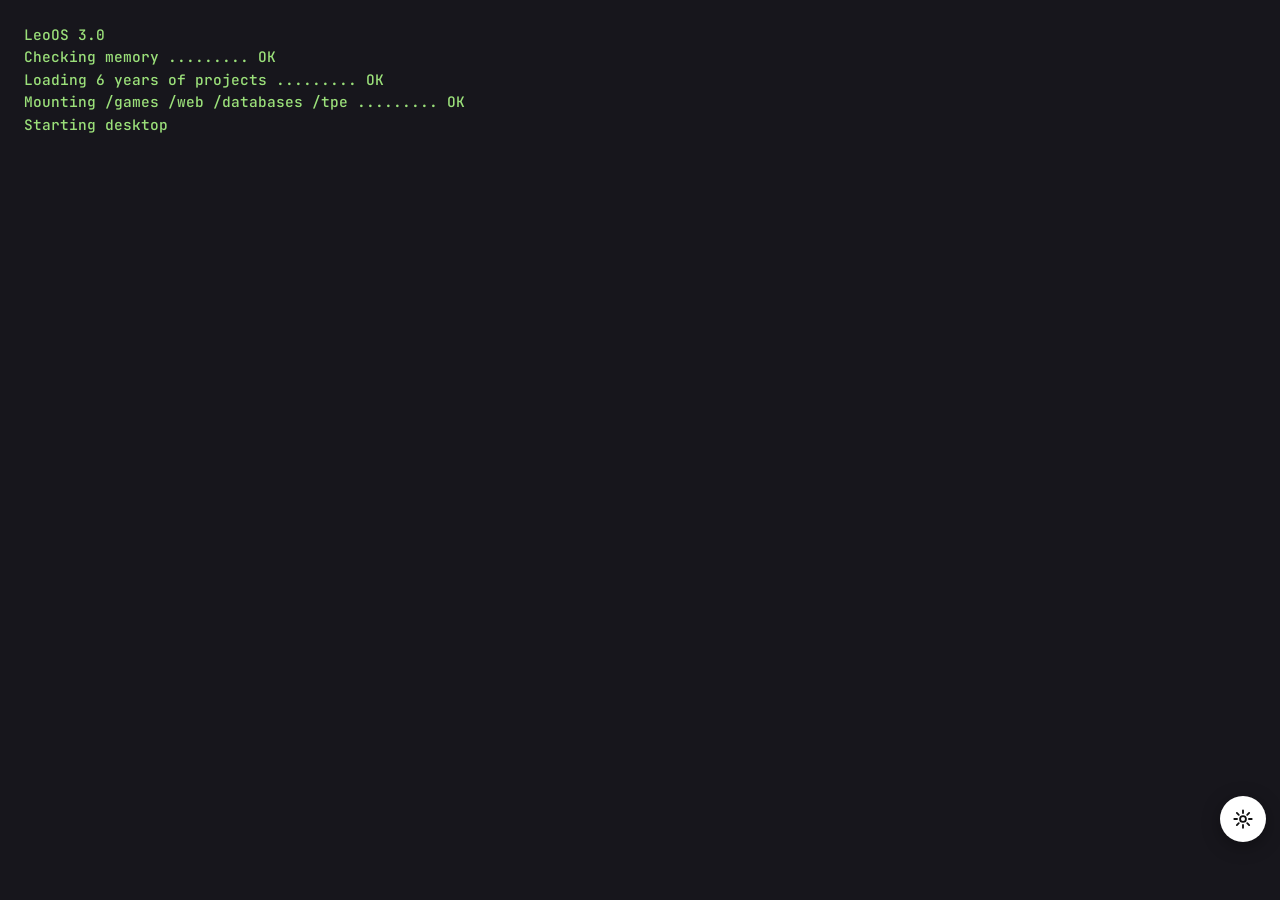
==== commit aab0bf98: "Turn the portfolio into a working desktop and upgrade TPE LeoOS (now the default design): - CV, Know" ====
--- a/index.html
+++ b/index.html
@@ -193,11 +193,14 @@
 [data-theme=os] body{background:#86d3bd}
 .os{--ink:#17161c;--paper:#fffaf0;--mint:#86d3bd;--y:#ffd447;--p:#ff8fb3;--b:#7fb2ff;--g:#9be07a;--o:#ffa35c;
   font:500 14.5px/1.55 'JetBrains Mono',ui-monospace,monospace;color:var(--ink);min-height:100svh;
-  background-color:var(--mint);background-image:radial-gradient(rgba(23,22,28,.16) 1.2px,transparent 1.3px);background-size:14px 14px}
+  background-color:var(--mint);background-image:radial-gradient(rgba(23,22,28,.16) 1.2px,transparent 1.3px);background-size:14px 14px;transition:background-color .4s}
 .os a{color:inherit}
-.os-bar{position:sticky;top:0;z-index:5000;display:flex;justify-content:space-between;gap:12px;align-items:center;background:var(--paper);border-bottom:2px solid var(--ink);padding:6px 14px;font-size:13px}
+.os-bar{position:sticky;top:0;z-index:5000;display:flex;justify-content:space-between;gap:12px;align-items:center;background:var(--paper);border-bottom:2px solid var(--ink);padding:0 14px;height:36px;font-size:13px}
+.os-logo{background:none;border:0;padding:0;font-weight:800;letter-spacing:.02em}
+.os-logo:hover{text-decoration:underline wavy}
+.os-bar #os-clock{white-space:nowrap}
 .os-barmid{overflow:hidden;white-space:nowrap;text-overflow:ellipsis}
-.os-desk{position:relative;min-height:calc(100svh - 36px);padding-bottom:120px}
+.os-desk{position:relative;min-height:calc(100svh - 36px);padding-bottom:60px}
 .os-icons{display:flex;flex-wrap:wrap;gap:6px 4px;padding:14px 10px}
 .os-icon{width:82px;display:grid;justify-items:center;gap:5px;background:none;border:0;padding:6px 2px;text-decoration:none;font-size:12px;text-align:center;border-radius:8px}
 .os-icon i{font-style:normal;font-weight:800;font-size:18px;width:50px;height:50px;display:grid;place-items:center;border:2px solid var(--ink);border-radius:12px;box-shadow:3px 3px 0 var(--ink);transition:transform .1s,box-shadow .1s}
@@ -205,16 +208,37 @@
 .os-icon:active i{transform:translate(3px,3px);box-shadow:0 0 0 var(--ink)}
 .os-icon span{background:var(--paper);padding:0 5px;border-radius:4px}
 .os-y{background:var(--y)}.os-p{background:var(--p)}.os-b{background:var(--b)}.os-g{background:var(--g)}.os-o{background:var(--o)}.os-w{background:var(--paper)}.os-k{background:var(--ink);color:var(--paper)}
-@media(min-width:720px){.os-icons{flex-direction:column;align-content:flex-start;height:calc(100svh - 60px);width:max-content}}
-
-.os-win{position:absolute;background:var(--paper);border:2px solid var(--ink);border-radius:10px;box-shadow:6px 6px 0 var(--ink);overflow:hidden;animation:os-pop .18s ease-out}
+@media(min-width:720px){.os-icons{flex-direction:column;align-content:flex-start;height:calc(100svh - 100px);width:max-content}}
+
+
+[data-theme=os] .sw{bottom:58px}
+.os-hero{position:absolute;right:34px;bottom:74px;text-align:right;max-width:440px;pointer-events:none}
+.os-hero h1{font:800 clamp(2rem,4.2vw,3.4rem)/1 'Bricolage Grotesque',sans-serif;margin:0 0 8px;letter-spacing:-.02em}
+.os-hero p{margin:0 0 6px}
+.os-hero{transition:opacity .25s}
+.os-desk.has-win .os-hero{opacity:0}
+.os-hero .os-tag{pointer-events:auto}
+@media(max-width:719px){.os-hero{position:static;text-align:left;max-width:none;padding:6px 16px 20px}.os-hero h1{font-size:2.2rem}}
+
+/* windows */
+.os-win{position:absolute;display:flex;flex-direction:column;background:var(--paper);border:2px solid var(--ink);border-radius:10px;box-shadow:6px 6px 0 var(--ink);overflow:hidden;animation:os-pop .18s ease-out}
 @keyframes os-pop{from{transform:scale(.92);opacity:0}}
 .os-win:not(.front){box-shadow:4px 4px 0 rgba(23,22,28,.55)}
-.os-tb{display:flex;justify-content:space-between;align-items:center;padding:7px 8px 7px 12px;border-bottom:2px solid var(--ink);font-weight:800;cursor:grab;touch-action:none;user-select:none;-webkit-user-select:none}
+.os-win.min{display:none}
+.os-win.max{position:fixed;left:0!important;top:36px!important;right:0;bottom:46px;width:auto!important;height:auto!important;border-radius:0;border-left:0;border-right:0;box-shadow:none}
+.os-tb{display:flex;justify-content:space-between;align-items:center;gap:8px;padding:6px 8px 6px 12px;border-bottom:2px solid var(--ink);font-weight:800;cursor:grab;touch-action:none;user-select:none;-webkit-user-select:none;flex:none}
 .os-tb:active{cursor:grabbing}
-.os-x{width:26px;height:26px;border:2px solid var(--ink);border-radius:6px;background:var(--paper);color:var(--ink);font-weight:800;line-height:1;padding:0}
-.os-x:hover{background:var(--ink);color:var(--paper)}
-.os-body{padding:16px;max-height:min(66vh,560px);overflow:auto}
+.os-tb>span{overflow:hidden;white-space:nowrap;text-overflow:ellipsis}
+.os-tbs{display:flex;gap:6px;flex:none}
+.os-x,.os-mn,.os-mx{width:26px;height:26px;border:2px solid var(--ink);border-radius:6px;background:var(--paper);color:var(--ink);font-weight:800;line-height:1;padding:0;font-size:14px}
+.os-x:hover,.os-mn:hover,.os-mx:hover{background:var(--ink);color:var(--paper)}
+.os-body{flex:1;min-height:0;padding:16px;max-height:min(66vh,560px);overflow:auto}
+.os-win.sized .os-body,.os-win.max .os-body,.os-win.fill .os-body{max-height:none}
+.os-win.fill .os-body{padding:0;overflow:hidden;display:flex;flex-direction:column}
+.os-rs{position:absolute;right:0;bottom:0;width:20px;height:20px;cursor:nwse-resize;touch-action:none;z-index:3;
+  background:linear-gradient(135deg,transparent 50%,var(--ink) 50% 58%,transparent 58% 70%,var(--ink) 70% 78%,transparent 78%)}
+.os-win.max .os-rs{display:none}
+.os-dragging .os-frame{pointer-events:none}
 .os-body h2{font:800 1.35rem/1.15 'Bricolage Grotesque',sans-serif;margin:0 0 8px}
 .os-body h2 small{font:600 12px 'JetBrains Mono',monospace;background:var(--y);border:1.5px solid var(--ink);border-radius:99px;padding:1px 8px;vertical-align:middle;white-space:nowrap}
 .os-body p{margin:0 0 10px}
@@ -227,6 +251,12 @@
 .os-body .os-b{display:inline-block;background:var(--paper);border:2px solid var(--ink);border-radius:8px;padding:7px 12px;font-weight:700;text-decoration:none;box-shadow:3px 3px 0 var(--ink)}
 .os-body .os-b:hover{background:var(--y)}
 .os-body .os-b:active{transform:translate(3px,3px);box-shadow:none}
+.os-stats{display:grid;grid-template-columns:repeat(auto-fit,minmax(118px,1fr));gap:8px;margin:12px 0}
+.os-stats div{border:2px solid var(--ink);border-radius:8px;padding:8px 10px;background:#fff}
+.os-stats b{display:block;font:800 1.35rem/1.1 'Bricolage Grotesque',sans-serif}
+.os-stats span{font-size:11.5px;line-height:1.3;display:block;opacity:.8}
+.os-card{border:2px solid var(--ink);border-radius:10px;padding:12px 14px;margin:0 0 12px;background:#fff}
+.os-card h2{margin-bottom:6px}
 .os-files{list-style:none;margin:0 0 6px;padding:0;border:2px solid var(--ink);border-radius:8px;overflow:hidden}
 .os-files a{display:block;padding:8px 10px;text-decoration:none;border-bottom:1.5px solid var(--ink)}
 .os-files li:last-child a{border-bottom:0}
@@ -236,8 +266,75 @@
 .os-tbl td{padding:6px 8px 6px 0;border-bottom:1.5px dashed rgba(23,22,28,.35);vertical-align:top}
 .os-tbl td:first-child{white-space:nowrap}
 .os-mail{font-weight:800;background:var(--o);padding:2px 6px;border-radius:4px;word-break:break-all}
+.os-links{list-style:none;margin:0 0 10px;padding:0;display:grid;gap:6px}
+.os-links a{display:flex;justify-content:space-between;gap:10px;border:2px solid var(--ink);border-radius:8px;padding:8px 10px;text-decoration:none;background:#fff}
+.os-links a:hover{background:var(--y)}
+.os-links b{font-weight:800}
+.os-links span{opacity:.75;font-size:12.5px;word-break:break-all;text-align:right}
+
+/* app toolbar (Knowitball / TPE / CV) */
+.os-ftb{display:flex;gap:6px;align-items:center;padding:6px 8px;border-bottom:2px solid var(--ink);background:var(--y);overflow-x:auto;flex:none}
+.os-ftb .sp{flex:1}
+.os-chip{border:2px solid var(--ink);border-radius:99px;padding:2px 10px;background:var(--paper);font:700 12.5px 'JetBrains Mono',monospace;white-space:nowrap;text-decoration:none;color:var(--ink)}
+.os-chip:hover{background:#fff}
+.os-chip[aria-pressed=true]{background:var(--ink);color:var(--paper)}
+.os-frame{flex:1;min-height:0;width:100%;border:0;background:#fff}
+.os-fnote{flex:none;font-size:12px;padding:5px 10px;border-top:2px solid var(--ink);background:var(--paper)}
+.os-fnote a{font-weight:800}
+
+/* CV */
+.os-win.cvw .os-body{background:#d9d3c2;padding:14px;overflow:auto;display:block}
+.cv{font:400 12.6px/1.5 'Bricolage Grotesque',system-ui,sans-serif;background:#fff;color:#111;padding:30px 34px;max-width:800px;margin:0 auto;box-shadow:0 2px 14px rgba(0,0,0,.25)}
+.cv h1{font:800 26px/1.1 'Bricolage Grotesque',sans-serif;margin:0 0 3px}
+.cv .cv-hl{font-weight:700;letter-spacing:.05em;font-size:12px;margin:0 0 3px}
+.cv .cv-ct{margin:0 0 12px;font-size:11.5px;color:#333}
+.cv .cv-ct a{text-decoration:underline}
+.cv h2{font:800 12px/1 'Bricolage Grotesque',sans-serif;letter-spacing:.14em;text-transform:uppercase;border-bottom:1.5px solid #111;padding-bottom:3px;margin:13px 0 6px}
+.cv p{margin:0 0 5px}
+.cv .cv-r{display:flex;justify-content:space-between;gap:12px;font-weight:700}
+.cv .cv-r span:last-child{font-weight:500;white-space:nowrap}
+.cv ul{margin:2px 0 6px;padding-left:18px}
+.cv li{margin:0 0 2px}
+.cv .cv-k b{font-weight:700}
+@media(max-width:560px){.cv{padding:20px 16px}}
+@media print{
+  @page{size:A4;margin:12mm}
+  body *{visibility:hidden}
+  .cv,.cv *{visibility:visible}
+  .cv{position:absolute;left:0;top:0;width:100%;max-width:none;box-shadow:none;padding:0}
+}
+
+/* GitHub */
+.gh-head{display:flex;gap:12px;align-items:center;margin-bottom:12px}
+.gh-head img{width:54px;height:54px;border-radius:50%;border:2px solid var(--ink)}
+.gh-head h2{margin:0}
+.gh-repo{display:block;border:2px solid var(--ink);border-radius:8px;padding:9px 12px;margin-bottom:8px;text-decoration:none;background:#fff}
+.gh-repo:hover{background:var(--y)}
+.gh-repo b{font-weight:800}
+.gh-repo p{margin:2px 0 4px!important;font-size:13px}
+.gh-meta{font-size:12px;opacity:.75;display:flex;gap:12px;flex-wrap:wrap}
+
+/* taskbar */
+.os-task{position:fixed;left:0;right:0;bottom:0;height:46px;z-index:5000;background:var(--paper);border-top:2px solid var(--ink);display:flex;gap:6px;align-items:center;padding:0 8px;overflow-x:auto}
+.os-tk{display:flex;gap:6px;align-items:center;border:2px solid var(--ink);border-radius:8px;background:var(--paper);padding:3px 9px;white-space:nowrap;font:700 12.5px 'JetBrains Mono',monospace;flex:none}
+.os-tk i{font-style:normal;width:20px;height:20px;display:grid;place-items:center;border:1.5px solid var(--ink);border-radius:5px;font-size:11px}
+.os-tk.on{background:var(--y)}
+.os-tk.min{opacity:.6}
+.os-tk-desk{background:var(--ink);color:var(--paper)}
+.os-tk-hint{margin-left:auto;font-size:12px;opacity:.65;white-space:nowrap;padding-left:10px}
+@media(max-width:719px){
+  .os-tk-hint{display:none}
+  .os-win{position:fixed;left:0;right:0;top:36px;bottom:46px;width:auto;height:auto;border-radius:0;border-left:0;border-right:0;box-shadow:none}
+  .os-win .os-body{max-height:none}
+  .os-rs,.os-mx{display:none}
+  .os-tb{cursor:default}
+  .cv{font-size:12px}
+}
+
+/* terminal */
 .os-win .os-body:has(.os-term){padding:0}
 .os-term{background:var(--ink);color:#e9e6df;padding:12px;height:min(46vh,300px);overflow:auto;font-size:13.5px}
+.os-win.max .os-term,.os-win.sized .os-term{height:100%}
 .os-term a{color:var(--y)}
 .os-term b{color:var(--g)}
 .os-pr{color:var(--p)}
@@ -322,10 +419,18 @@
   name: 'Leo Vassiliou',
   email: 'leov2007@hotmail.com',
   cv: 'Leo-Vassiliou-CV.pdf',
+  linkedin: 'https://www.linkedin.com/in/leovassiliou',
+  github: { user: 'LeoVassiliou', url: 'https://github.com/LeoVassiliou' },
   build: ['games', 'web apps', 'full-stack sites', 'databases', 'football games', 'things people play'],
   code: ['Python', 'Java', 'JavaScript', 'C#', 'PHP', 'SQL', 'HTML & CSS'],
-  intro: 'Second-year Computer Science student at the University of Hertfordshire. I have been coding since I was 13.',
-  seeking: 'Looking for a 2027 placement',
+  intro: 'Second-year Computer Science student at the University of Hertfordshire. I have been coding since I was 13, and I like building complete products people can actually use.',
+  seeking: 'Looking for a 2027/28 placement',
+  stats: [
+    ['75.25%', 'first-year average (First-Class level)'],
+    ['96%', 'Programming & Discrete Structures'],
+    ['6 yrs', 'building games and websites'],
+    ['Live', 'football games platform in beta']
+  ],
   knowitball: {
     url: 'https://knowitball.co.uk',
     status: 'Live in beta',
@@ -338,6 +443,15 @@
       ['Rankings', 'Sort players into tiers', 'https://knowitball.co.uk/tierlists'],
       ['Blind Rankings', 'Rank players one by one', 'https://knowitball.co.uk/blind-rankings']
     ]
+  },
+  tpe: {
+    title: 'Theism Probability Engine',
+    blurb: 'An interactive tool where you rate the premises of classic arguments for and against God and watch, with transparent Bayesian maths, how your confidence should move. Includes a full model with worldview analysis and a streamlined one, and the maths is unit-tested.'
+  },
+  team: {
+    title: 'Team Software Project',
+    when: 'University project',
+    blurb: 'Team Leader of a four-person team building an advanced Computer Science revision app. I scheduled meetings, tracked tasks and deadlines, and contributed to development. Module result: 70%.'
   },
   unity: {
     title: 'Unity and C# games',
@@ -356,7 +470,7 @@
     ['JavaScript', 'Interactive front ends in the browser.', 'lang'],
     ['C#', 'The language behind my Unity games.', 'lang'],
     ['PHP', 'Server-side web development.', 'lang'],
-    ['SQL', 'Queries and relational data.', 'lang'],
+    ['SQL', 'Queries and relational data. 86% in Data Modelling for Databases.', 'lang'],
     ['HTML', 'Page structure.', 'web'],
     ['CSS', 'Layout, styling and animation.', 'web'],
     ['Unity', 'Six years of building complete games.', 'tool'],
@@ -364,9 +478,36 @@
     ['AI tools', 'Building software with AI coding tools.', 'tool']
   ],
   education: [
-    ['2025 to now', 'University of Hertfordshire', 'BSc (Hons) Computer Science. Second year, graduating 2028.'],
-    ['2018 to 2025', 'Ashmole Academy, London', 'A-levels: Computer Science A, Religious Studies A, Physics B. Ten GCSEs including Maths 7, Computer Science 7, Physics 7.']
-  ]
+    ['2025 to now', 'University of Hertfordshire', 'BSc (Hons) Computer Science. Second year, graduating 2028. First-year average 75.25% (First-Class level). Programming and Discrete Structures 96%, Data Modelling for Databases 86%, From Silicon to C 71%, Team Software Project 70%.'],
+    ['2023 to 2025', 'Ashmole Academy, London', 'A-levels: Computer Science A, Religious Studies A, Physics B. GCSE Mathematics 7.']
+  ],
+  /* Everything the in-site CV window shows. Keep in step with the PDF. */
+  cvdoc: {
+    headline: 'SOFTWARE ENGINEERING PLACEMENT | 2027/28',
+    contact: ['London, UK', '07365 627101', 'leov2007@hotmail.com', 'leovassiliou.co.uk', 'linkedin.com/in/leovassiliou', 'github.com/LeoVassiliou'],
+    profile: 'Second-year BSc (Hons) Computer Science student seeking a 2027/28 software engineering placement. Experienced in Python, C# and full-stack web development using JavaScript, PHP, SQL, HTML and CSS. Six years building Unity games and web projects, including a live football games platform with user accounts and interactive features. First-year average of 75.25% (First-Class level). Enjoy building complete software products, solving technical problems and collaborating with others.',
+    education: [
+      ['University of Hertfordshire | BSc (Hons) Computer Science', 'Sep 2025 – Present', ['First-year average: 75.25% (First-Class level)', 'Selected modules: Programming and Discrete Structures 96%; Data Modelling for Databases 86%; From Silicon to C 71%; Team Software Project 70%.']],
+      ['Ashmole Academy | Sixth Form', '2023 – 2025', ['A Levels: Computer Science (A), Religious Studies (A), Physics (B). GCSE Mathematics: 7.']]
+    ],
+    skills: [
+      ['Programming languages', 'Python, C#, JavaScript, PHP and SQL; HTML and CSS for web interfaces.'],
+      ['Front-end & full-stack web', 'Interactive website interfaces, browser-based games and integrated front-end/back-end features on a live platform.'],
+      ['Back-end & databases', 'User registration/sign-in, player profiles, persistent rankings and data-driven features; PHP, SQL and database design.'],
+      ['Games & software development', 'Unity/C# programming, debugging and testing; independently built games to release-ready standard.']
+    ],
+    projects: [
+      ['Team Software Project | Team Leader (4-person team)', '', ['Led a four-person team creating an advanced Computer Science revision app; scheduled meetings, tracked tasks and deadlines, and contributed to development.']],
+      ['Knowitball | Full-Stack Football Games Platform', 'knowitball.co.uk', ['Independently built Knowitball’s original full-stack website; now co-developing its front-end, back-end and interactive football games.', 'Implemented account registration/sign-in, player profiles and saved rankings, plus several playable games and a browser-based career-game beta.']],
+      ['Independent Game Development | Unity, C#', '', ['Created and tested Unity/C# games independently, with several reaching release-ready standard.']],
+      ['Philosophical Argument Evaluator | Interactive Website', 'leovassiliou.co.uk/TPE', ['Built a Bayesian-probability argument evaluator: users answer guided questions, rate beliefs and see how their confidence changes.']]
+    ],
+    experience: [
+      ['Student Helper | Ashmole Academy', 'Jul 2024', 'Supported staff and welcomed new students.'],
+      ['Nursery Assistant | Hampden Way Nursery', 'Jun 2022', 'Supported activities and safety routines.']
+    ],
+    extra: [['Driving & eligibility', 'Full UK driving licence and right to work in the UK.']]
+  }
 };
 
 const $ = (s, r = document) => r.querySelector(s);
@@ -407,7 +548,7 @@
 
 /* ---------- design registry + switcher ---------- */
 const THEMES = {};
-const DEFAULT_THEME = 'kickoff';
+const DEFAULT_THEME = 'os';
 const SHOW_SWITCHER = true;   // set to false once you have picked a design
 let currentLife = null, currentTheme = null;
 
@@ -435,7 +576,7 @@
     <div class="sw-panel" hidden>
       <p class="sw-title">Design</p>
       ${Object.entries(THEMES).map(([id, t]) => `<button class="sw-opt" data-id="${id}" aria-pressed="false"><b>${t.name}</b><span>${t.desc}</span></button>`).join('')}
-      <p class="sw-note">Only you need this menu. It comes off before the site goes out.</p>
+      <p class="sw-note">Pick a look. Your choice is remembered.</p>
     </div>`;
   document.body.appendChild(wrap);
   const btn = $('.sw-btn', wrap), panel = $('.sw-panel', wrap);
@@ -631,136 +772,263 @@
 /* ============ Design 2: LeoOS (desktop with windows + terminal) ============ */
 THEMES.os = {
   name: 'LeoOS',
-  desc: 'A desktop you can click around. Draggable windows, working terminal.',
+  desc: 'A desktop you can click around. My CV, Knowitball, TPE and a terminal all run inside it.',
   mount(root, life) {
-    const k = D.knowitball;
+    const k = D.knowitball, gh = D.github, cvd = D.cvdoc;
+    const small = () => window.innerWidth < 720;
+
+    /* ----- CV rendered from data (same text as the PDF) ----- */
+    const cvHtml = () => {
+      const rows = (arr) => arr.map(e => `<div class="cv-r"><span>${esc(e[0])}</span><span>${esc(e[1] || '')}</span></div><ul>${e[2].map(b => `<li>${esc(b)}</li>`).join('')}</ul>`).join('');
+      const links = { 'leovassiliou.co.uk': 'https://leovassiliou.co.uk', 'linkedin.com/in/leovassiliou': D.linkedin, 'github.com/LeoVassiliou': gh.url, 'leov2007@hotmail.com': 'mailto:' + D.email };
+      return `<article class="cv" id="os-cvdoc">
+        <h1>${esc(D.name === 'Leo Vassiliou' ? 'Leo Lucas Vassiliou' : D.name)}</h1>
+        <p class="cv-hl">${esc(cvd.headline)}</p>
+        <p class="cv-ct">${cvd.contact.map(c => links[c] ? `<a href="${links[c]}" target="_blank" rel="noopener">${esc(c)}</a>` : esc(c)).join(' | ')}</p>
+        <h2>Profile</h2><p>${esc(cvd.profile)}</p>
+        <h2>Education</h2>${rows(cvd.education)}
+        <h2>Technical skills</h2>${cvd.skills.map(s => `<p class="cv-k"><b>${esc(s[0])}:</b> ${esc(s[1])}</p>`).join('')}
+        <h2>Selected projects</h2>${rows(cvd.projects)}
+        <h2>Additional experience</h2>${cvd.experience.map(e => `<div class="cv-r"><span>${esc(e[0])}</span><span>${esc(e[1])}</span></div><p>${esc(e[2])}</p>`).join('')}
+        <h2>Additional information</h2>${cvd.extra.map(e => `<p class="cv-k"><b>${esc(e[0])}:</b> ${esc(e[1])}</p>`).join('')}
+      </article>`;
+    };
+
+    const iframeApp = (src, tabs) => `
+      <div class="os-ftb">${tabs ? tabs.map((t, i) => `<button class="os-chip" data-src="${esc(t[1])}" aria-pressed="${i === 0}">${esc(t[0])}</button>`).join('') : ''}<span class="sp"></span><a class="os-chip" data-ext href="${esc(src)}" target="_blank" rel="noopener">Open in new tab ↗</a></div>
+      <iframe class="os-frame" src="${esc(src)}" title="Embedded app" loading="lazy" allow="fullscreen; autoplay; clipboard-write" referrerpolicy="no-referrer-when-downgrade"></iframe>`;
+
     const apps = {
-      about: { title: 'About me', color: 'y', icon: '☺', w: 430, html: () => `
+      about: { title: 'About me', color: 'y', icon: '☺', w: 470, html: () => `
         <h2>Leo Vassiliou</h2>
         <p class="os-big">I build <span class="os-hl" data-rot="build"></span><br>I code in <span class="os-hl" data-rot="code"></span></p>
         <p>${D.intro}</p>
+        <div class="os-stats">${D.stats.map(s => `<div><b>${s[0]}</b><span>${s[1]}</span></div>`).join('')}</div>
         <p class="os-tag">${D.seeking}</p>
-        <p class="os-row"><button class="os-b" data-open="projects">Open projects</button><button class="os-b" data-open="contact">Contact</button></p>` },
-      projects: { title: 'Projects', color: 'p', icon: '▶', w: 520, html: () => `
-        <h2>Knowitball <small>${k.status}</small></h2>
-        <p>${k.blurb}</p>
-        <ul class="os-files">${k.games.map(g => `<li><a href="${g[2]}" target="_blank" rel="noopener"><b>${g[0]}</b><span>${g[1]}</span></a></li>`).join('')}</ul>
-        <p class="os-row"><a class="os-b" href="${k.url}" target="_blank" rel="noopener">Open knowitball.co.uk</a></p>
-        <hr><h2>${D.unity.title} <small>${D.unity.when}</small></h2><p>${D.unity.blurb}</p>
-        <hr><h2>${D.pi.title}</h2><p>${D.pi.blurb}</p>` },
-      skills: { title: 'Skills', color: 'b', icon: '★', w: 400, html: () => `
+        <p class="os-row"><button class="os-b" data-open="cv">Open my CV</button><button class="os-b" data-open="projects">Projects</button><button class="os-b" data-open="knowitball">Play Knowitball</button><button class="os-b" data-open="contact">Contact</button></p>` },
+
+      cv: { title: 'CV.pdf', color: 'w', icon: 'CV', w: 760, h: 600, cls: 'cvw fill', html: () => `
+        <div class="os-ftb"><a class="os-chip" href="${D.cv}" download>Download PDF ↓</a><button class="os-chip" data-print>Print</button><a class="os-chip" href="${D.cv}" target="_blank" rel="noopener">Open PDF ↗</a><span class="sp"></span></div>
+        <div style="flex:1;min-height:0;overflow:auto;background:#d9d3c2;padding:14px">${cvHtml()}</div>` },
+
+      projects: { title: 'Projects', color: 'p', icon: '▶', w: 560, html: () => `
+        <div class="os-card"><h2>Knowitball <small>${k.status}</small></h2><p>${k.blurb}</p>
+          <p class="os-row"><button class="os-b" data-open="knowitball">Play it here</button><a class="os-b" href="${k.url}" target="_blank" rel="noopener">knowitball.co.uk ↗</a></p></div>
+        <div class="os-card"><h2>${D.tpe.title} <small>interactive</small></h2><p>${D.tpe.blurb}</p>
+          <p class="os-row"><button class="os-b" data-open="tpe">Try it here</button></p></div>
+        <div class="os-card"><h2>${D.team.title} <small>${D.team.when}</small></h2><p>${D.team.blurb}</p></div>
+        <div class="os-card"><h2>${D.unity.title} <small>${D.unity.when}</small></h2><p>${D.unity.blurb}</p></div>
+        <div class="os-card"><h2>${D.pi.title}</h2><p>${D.pi.blurb}</p></div>
+        <p class="os-row"><button class="os-b" data-open="github">See my code on GitHub</button></p>` },
+
+      knowitball: { title: 'Knowitball', color: 'g', icon: '⚽', w: 980, h: 640, cls: 'fill', html: () =>
+        iframeApp(k.url, [['Home', k.url], ...k.games.map(g => [g[0], g[2]])]) +
+        `<div class="os-fnote">Playing live from knowitball.co.uk. If the frame stays blank, your browser or the site is blocking embedding: <a href="${k.url}" target="_blank" rel="noopener">open it in a new tab</a>.</div>` },
+
+      tpe: { title: 'Theism Probability Engine', label: 'TPE', color: 'b', icon: 'π', w: 1000, h: 660, cls: 'fill', html: () =>
+        iframeApp('TPE/') },
+
+      github: { title: 'GitHub', color: 'k', icon: '⑂', w: 560, html: () => `
+        <div class="gh-head"><img src="https://github.com/${gh.user}.png?size=108" alt="" width="54" height="54" onerror="this.remove()"><div><h2>${gh.user}</h2><a class="os-b" href="${gh.url}" target="_blank" rel="noopener">Open profile ↗</a></div></div>
+        <div class="gh-list"><p>Loading repositories…</p></div>` },
+
+      skills: { title: 'Skills', color: 'b', icon: '★', w: 420, html: () => `
         <table class="os-tbl">${D.skills.map(s => `<tr><td><b>${s[0]}</b></td><td>${s[1]}</td></tr>`).join('')}</table>` },
-      education: { title: 'Education', color: 'g', icon: '✎', w: 420, html: () =>
+
+      education: { title: 'Education', color: 'g', icon: '✎', w: 460, html: () =>
         D.education.map(e => `<h2>${e[1]} <small>${e[0]}</small></h2><p>${e[2]}</p>`).join('<hr>') },
-      contact: { title: 'Contact', color: 'o', icon: '✉', w: 380, html: () => `
+
+      contact: { title: 'Contact', color: 'o', icon: '✉', w: 420, html: () => `
         <h2>${D.seeking}</h2>
         <p>Email is the best way to reach me.</p>
         <p><a class="os-mail" href="mailto:${D.email}">${D.email}</a></p>
-        <p class="os-row"><a class="os-b" href="${D.cv}">Download CV</a><a class="os-b" href="${k.url}" target="_blank" rel="noopener">Knowitball</a></p>` },
-      terminal: { title: 'Terminal', color: 'k', icon: '>_', w: 500, html: () => `
+        <ul class="os-links">
+          <li><a href="${D.linkedin}" target="_blank" rel="noopener"><b>LinkedIn</b><span>linkedin.com/in/leovassiliou</span></a></li>
+          <li><a href="${gh.url}" target="_blank" rel="noopener"><b>GitHub</b><span>github.com/${gh.user}</span></a></li>
+          <li><a href="${k.url}" target="_blank" rel="noopener"><b>Knowitball</b><span>knowitball.co.uk</span></a></li>
+        </ul>
+        <p class="os-row"><button class="os-b" data-open="cv">Open CV</button><a class="os-b" href="${D.cv}" download>Download CV</a></p>` },
+
+      terminal: { title: 'Terminal', color: 'k', icon: '>_', w: 520, html: () => `
         <div class="os-term" id="os-term"><div id="os-out"></div>
         <form id="os-form" autocomplete="off"><label for="os-in">leo@portfolio:~$</label><input id="os-in" spellcheck="false" autocapitalize="off" aria-label="Terminal command"></form></div>` }
     };
+    const order = ['about', 'cv', 'projects', 'knowitball', 'tpe', 'github', 'skills', 'education', 'contact', 'terminal'];
 
     root.innerHTML = `
-<div class="os">
+<div class="os" id="os-root">
   <div class="os-boot" id="os-boot"><pre id="os-bootlog"></pre></div>
-  <div class="os-bar"><b>LeoOS</b><span class="os-barmid">${D.seeking}</span><span id="os-clock"></span></div>
+  <div class="os-bar"><button class="os-logo" id="os-logo" title="Change wallpaper colour">LeoOS</button><span class="os-barmid">${D.seeking}</span><span id="os-clock"></span></div>
   <div class="os-desk" id="os-desk">
     <div class="os-icons">
-      ${Object.entries(apps).map(([id, a]) => `<button class="os-icon" data-open="${id}"><i class="os-${a.color}">${a.icon}</i><span>${a.title}</span></button>`).join('')}
-      <a class="os-icon" href="${D.cv}"><i class="os-w">CV</i><span>CV.pdf</span></a>
-      <a class="os-icon" href="${k.url}" target="_blank" rel="noopener"><i class="os-w">⚽</i><span>Knowitball</span></a>
+      ${order.map(id => { const a = apps[id]; return `<button class="os-icon" data-open="${id}"><i class="os-${a.color}">${a.icon}</i><span>${a.label || a.title}</span></button>`; }).join('')}
     </div>
+    <div class="os-hero"><h1>Leo Vassiliou</h1><p>Computer Science student. I build games and web apps.</p><p class="os-tag">${D.seeking}</p><p style="opacity:.7;font-size:13px">Tap an icon to open it.</p></div>
   </div>
+  <nav class="os-task" id="os-task" aria-label="Open windows"></nav>
 </div>`;
 
-    const desk = $('#os-desk'); let z = 10, opened = 0; const wins = {};
-    const small = () => window.innerWidth < 720;
-
-    function focus(w) { w.style.zIndex = ++z; $$('.os-win').forEach(x => x.classList.toggle('front', x === w)); }
+    const desk = $('#os-desk'), task = $('#os-task'), osr = $('#os-root');
+    let z = 10, opened = 0; const wins = {};
+
+    /* ----- window management ----- */
+    function renderTask() {
+      const ids = Object.keys(wins);
+      desk.classList.toggle('has-win', ids.some(i => !wins[i].classList.contains('min')) && !small());
+      task.innerHTML = `<button class="os-tk os-tk-desk" data-act="desk" title="Minimise everything">▣ Desktop</button>` +
+        ids.map(id => { const w = wins[id], a = apps[id]; const on = w.classList.contains('front') && !w.classList.contains('min');
+          return `<button class="os-tk${w.classList.contains('min') ? ' min' : ''}${on ? ' on' : ''}" data-task="${id}"><i class="os-${a.color}">${a.icon.length > 2 ? '•' : a.icon}</i>${a.title}</button>`; }).join('') +
+        (ids.length ? '' : '<span class="os-tk-hint">Open something from the desktop</span>');
+    }
+    function focus(w) {
+      w.classList.remove('min'); w.style.zIndex = ++z;
+      $$('.os-win').forEach(x => x.classList.toggle('front', x === w));
+      if (small()) $$('.os-win').forEach(x => { if (x !== w) x.classList.add('min'); });
+      renderTask();
+    }
     function open(id) {
       if (!apps[id]) return;
-      if (wins[id]) { focus(wins[id]); if (small()) wins[id].scrollIntoView({ block: 'nearest' }); return wins[id]; }
+      if (wins[id]) { focus(wins[id]); return wins[id]; }
       const a = apps[id], w = document.createElement('section');
-      w.className = 'os-win'; w.setAttribute('aria-label', a.title);
-      w.innerHTML = `<header class="os-tb os-${a.color}"><span>${a.title}</span><button class="os-x" aria-label="Close ${a.title}">×</button></header><div class="os-body">${a.html()}</div>`;
+      w.className = 'os-win ' + (a.cls || ''); w.setAttribute('aria-label', a.title); w.dataset.id = id;
+      w.innerHTML = `<header class="os-tb os-${a.color}"><span>${a.title}</span><div class="os-tbs"><button class="os-mn" aria-label="Minimise ${a.title}">–</button><button class="os-mx" aria-label="Maximise ${a.title}">▢</button><button class="os-x" aria-label="Close ${a.title}">×</button></div></header><div class="os-body">${a.html()}</div><div class="os-rs" aria-hidden="true"></div>`;
       const n = opened++;
-      if (small()) { w.style.left = '10px'; w.style.right = '10px'; w.style.top = (212 + (n % 5) * 34) + 'px'; }
-      else { w.style.width = a.w + 'px'; w.style.left = Math.min(window.innerWidth - a.w - 20, 190 + (n % 6) * 46 + (id === 'terminal' ? 420 : 0)) + 'px'; w.style.top = (30 + (n % 6) * 38 + (id === 'terminal' ? 230 : 0)) + 'px'; }
+      if (!small()) {
+        const ww = Math.min(a.w, window.innerWidth - 120), hh = a.h ? Math.min(a.h, window.innerHeight - 130) : 0;
+        w.style.width = ww + 'px'; if (hh) w.style.height = hh + 'px';
+        w.style.left = Math.max(200, Math.min(window.innerWidth - ww - 20, 210 + (n % 6) * 44 + (id === 'terminal' ? 360 : 0))) + 'px';
+        w.style.top = Math.max(8, Math.min(window.innerHeight - (hh || 300) - 110, 16 + (n % 6) * 36 + (id === 'terminal' ? 200 : 0))) + 'px';
+      }
       desk.appendChild(w); wins[id] = w; focus(w);
       $$('[data-rot]', w).forEach((el, i) => rotator(el, D[el.dataset.rot], life, 2100, i * 1050));
       if (id === 'terminal') initTerm();
+      if (id === 'github') loadRepos(w);
       return w;
     }
-    function close(id) { if (wins[id]) { wins[id].remove(); delete wins[id]; } }
+    function close(id) { if (wins[id]) { wins[id].remove(); delete wins[id]; renderTask(); } }
+    function minimise(w) { w.classList.add('min'); w.classList.remove('front'); renderTask(); }
 
     life.on(root, 'click', e => {
       const o = e.target.closest('[data-open]'); if (o) { open(o.dataset.open); return; }
-      const x = e.target.closest('.os-x'); if (x) { const w = x.closest('.os-win'); close(Object.keys(wins).find(i => wins[i] === w)); }
+      const win = e.target.closest('.os-win');
+      if (e.target.closest('.os-x') && win) { close(win.dataset.id); return; }
+      if (e.target.closest('.os-mn') && win) { minimise(win); return; }
+      if (e.target.closest('.os-mx') && win) { win.classList.toggle('max'); focus(win); return; }
+      const chip = e.target.closest('.os-chip[data-src]');
+      if (chip && win) {
+        $$('.os-chip[data-src]', win).forEach(c => c.setAttribute('aria-pressed', c === chip));
+        $('.os-frame', win).src = chip.dataset.src; const ext = $('[data-ext]', win); if (ext) ext.href = chip.dataset.src; return;
+      }
+      if (e.target.closest('[data-print]')) { window.print(); return; }
+      const t = e.target.closest('[data-task]');
+      if (t) { const w = wins[t.dataset.task]; if (!w) return; if (w.classList.contains('min')) focus(w); else if (w.classList.contains('front') && !small()) minimise(w); else focus(w); return; }
+      if (e.target.closest('[data-act=desk]')) { Object.values(wins).forEach(w => { w.classList.add('min'); w.classList.remove('front'); }); renderTask(); }
     });
-
-    // dragging
-    let drag = null;
+    life.on(root, 'dblclick', e => { const tb = e.target.closest('.os-tb'); if (tb && !e.target.closest('button') && !small()) { const w = tb.closest('.os-win'); w.classList.toggle('max'); focus(w); } });
+
+    /* dragging + resizing */
+    let drag = null, rs = null;
     life.on(desk, 'pointerdown', e => {
       const w = e.target.closest('.os-win'); if (!w) return; focus(w);
-      if (!e.target.closest('.os-tb') || e.target.closest('.os-x')) return;
+      if (small() || w.classList.contains('max')) return;
       const r = w.getBoundingClientRect(), d = desk.getBoundingClientRect();
+      if (e.target.closest('.os-rs')) { rs = { w, sx: e.clientX, sy: e.clientY, ow: r.width, oh: r.height }; osr.classList.add('os-dragging'); e.preventDefault(); return; }
+      if (!e.target.closest('.os-tb') || e.target.closest('button')) return;
       drag = { w, dx: e.clientX - r.left, dy: e.clientY - r.top, ox: d.left, oy: d.top, wd: r.width };
-      w.style.right = 'auto'; w.style.width = r.width + 'px';
+      w.style.right = 'auto'; w.style.width = r.width + 'px'; osr.classList.add('os-dragging');
       e.preventDefault();
     });
     life.on(window, 'pointermove', e => {
-      if (!drag) return;
-      const x = Math.max(-drag.wd + 80, Math.min(window.innerWidth - 80, e.clientX - drag.dx - drag.ox));
-      const y = Math.max(0, e.clientY - drag.dy - drag.oy);
-      drag.w.style.left = x + 'px'; drag.w.style.top = y + 'px';
+      if (drag) {
+        const x = Math.max(-drag.wd + 80, Math.min(window.innerWidth - 80, e.clientX - drag.dx - drag.ox));
+        const y = Math.max(0, e.clientY - drag.dy - drag.oy);
+        drag.w.style.left = x + 'px'; drag.w.style.top = y + 'px';
+      } else if (rs) {
+        rs.w.classList.add('sized');
+        rs.w.style.width = Math.max(300, rs.ow + e.clientX - rs.sx) + 'px';
+        rs.w.style.height = Math.max(200, rs.oh + e.clientY - rs.sy) + 'px';
+      }
     });
-    life.on(window, 'pointerup', () => { drag = null; });
-
-    // clock
-    const clock = () => { $('#os-clock').textContent = new Date().toLocaleTimeString([], { hour: '2-digit', minute: '2-digit' }); };
+    life.on(window, 'pointerup', () => { drag = null; rs = null; osr.classList.remove('os-dragging'); });
+
+    /* clock + wallpaper */
+    const clock = () => { const c = $('#os-clock'); if (c) c.textContent = new Date().toLocaleTimeString([], { hour: '2-digit', minute: '2-digit' }); };
     clock(); life.interval(clock, 15000);
-
-    // terminal
+    const papers = ['#86d3bd', '#b9a8ff', '#ffb893', '#8fc7ff', '#f3e07a', '#ff9fbd'];
+    let pi = 0; try { pi = (+localStorage.getItem('lv-os-paper') || 0) % papers.length; } catch (e) {}
+    const paint = () => osr.style.setProperty('--mint', papers[pi]);
+    const nextPaper = () => { pi = (pi + 1) % papers.length; paint(); try { localStorage.setItem('lv-os-paper', pi); } catch (e) {} };
+    paint(); life.on($('#os-logo'), 'click', nextPaper);
+
+    /* GitHub window: live repo list with a static fallback */
+    async function loadRepos(w) {
+      const box = $('.gh-list', w);
+      const draw = list => {
+        box.innerHTML = list.length ? list.map(r => `<a class="gh-repo" href="${esc(r.html_url)}" target="_blank" rel="noopener"><b>${esc(r.name)}</b><p>${esc(r.description || 'No description yet.')}</p><div class="gh-meta">${r.language ? `<span>${esc(r.language)}</span>` : ''}<span>★ ${+r.stargazers_count || 0}</span><span>updated ${new Date(r.pushed_at).toLocaleDateString(undefined, { month: 'short', year: 'numeric' })}</span></div></a>`).join('') : '<p>No public repositories to show yet.</p>';
+      };
+      try {
+        let data = null; const c = sessionStorage.getItem('lv-gh');
+        if (c) { const o = JSON.parse(c); if (Date.now() - o.t < 6e5) data = o.d; }
+        if (!data) { const r = await fetch(`https://api.github.com/users/${gh.user}/repos?per_page=100&sort=pushed`); if (!r.ok) throw new Error('api'); data = (await r.json()).filter(x => !x.fork); sessionStorage.setItem('lv-gh', JSON.stringify({ t: Date.now(), d: data })); }
+        data.sort((a, b) => new Date(b.pushed_at) - new Date(a.pushed_at)); draw(data);
+      } catch (err) { box.innerHTML = `<p>Couldn’t load the live list just now. <a href="${gh.url}?tab=repositories" target="_blank" rel="noopener">See all repositories on GitHub ↗</a></p>`; }
+    }
+
+    /* terminal */
+    const hist = []; let hi = 0;
     function initTerm() {
       const out = $('#os-out'), inp = $('#os-in'), term = $('#os-term');
       const print = (h, cls = '') => { const d = document.createElement('div'); d.className = cls; d.innerHTML = h; out.appendChild(d); term.scrollTop = term.scrollHeight; };
+      const openMsg = (id, msg) => { life.timeout(() => open(id), 50); return msg; };
       const cmds = {
-        help: () => 'Commands: <b>about</b>, <b>projects</b>, <b>skills</b>, <b>education</b>, <b>contact</b>, <b>cv</b>, <b>open</b> &lt;window&gt;, <b>design</b> &lt;name&gt;, <b>clear</b>. There is also one you would only try with admin rights.',
+        help: () => 'Commands: <b>about</b>, <b>cv</b>, <b>play</b>, <b>tpe</b>, <b>github</b>, <b>projects</b>, <b>skills</b>, <b>education</b>, <b>contact</b>, <b>linkedin</b>, <b>ls</b>, <b>open</b> &lt;window&gt;, <b>wallpaper</b>, <b>design</b> &lt;name&gt;, <b>clear</b>. There is also one you would only try with admin rights.',
         about: () => `${D.name}. ${D.intro} ${D.seeking}.`,
         whoami: () => 'Someone thinking about hiring Leo, hopefully.',
-        projects: () => `Knowitball (${k.status}): ${k.games.map(g => g[0]).join(', ')}.<br>${D.unity.title}.<br>${D.pi.title}.<br>Type <b>open projects</b> for the full window.`,
+        neofetch: () => `<b>leo@portfolio</b><br>Role &nbsp;&nbsp;&nbsp;Software engineering placement, 2027/28<br>Uni &nbsp;&nbsp;&nbsp;&nbsp;University of Hertfordshire, BSc Computer Science<br>Grade &nbsp;&nbsp;75.25% first-year average<br>Stack &nbsp;&nbsp;&nbsp;Python, C#, JavaScript, PHP, SQL<br>Shipping Knowitball (live beta)`,
+        projects: () => openMsg('projects', `Knowitball (${k.status}): ${k.games.map(g => g[0]).join(', ')}.<br>${D.tpe.title}.<br>${D.team.title}.<br>${D.unity.title}.<br>Opening the projects window.`),
         skills: () => D.skills.map(s => s[0]).join(' · '),
         education: () => D.education.map(e => `${e[0]}: ${e[1]}. ${e[2]}`).join('<br>'),
-        contact: () => `Email <a href="mailto:${D.email}">${D.email}</a>`,
-        cv: () => `<a href="${D.cv}">Download CV (PDF)</a>`,
-        ls: () => Object.keys(apps).join('  ') + '  CV.pdf',
+        contact: () => `Email <a href="mailto:${D.email}">${D.email}</a><br>LinkedIn <a href="${D.linkedin}" target="_blank" rel="noopener">linkedin.com/in/leovassiliou</a><br>GitHub <a href="${gh.url}" target="_blank" rel="noopener">github.com/${gh.user}</a>`,
+        linkedin: () => `<a href="${D.linkedin}" target="_blank" rel="noopener">linkedin.com/in/leovassiliou</a>`,
+        cv: () => openMsg('cv', `Opening CV.pdf. <a href="${D.cv}" download>Download it</a> if you prefer.`),
+        play: () => openMsg('knowitball', 'Kick off. Opening Knowitball.'),
+        tpe: () => openMsg('tpe', 'Opening the Theism Probability Engine.'),
+        github: () => openMsg('github', `Opening GitHub. <a href="${gh.url}" target="_blank" rel="noopener">${gh.url}</a>`),
+        ls: () => order.join('  '),
+        date: () => new Date().toString(),
+        wallpaper: () => { nextPaper(); return 'Wallpaper changed.'; },
         clear: () => { out.innerHTML = ''; return ''; },
-        open: a => apps[a] ? (life.timeout(() => open(a), 50), `Opening ${apps[a].title}.`) : `No window called "${esc(a || '')}". Try: ${Object.keys(apps).join(', ')}.`,
+        open: a => apps[a] ? openMsg(a, `Opening ${apps[a].title}.`) : `No window called "${esc(a || '')}". Try: ${order.join(', ')}.`,
         design: a => THEMES[a] ? (life.timeout(() => setTheme(a), 300), `Switching to ${THEMES[a].name}.`) : `Designs: ${Object.keys(THEMES).join(', ')}.`,
         sudo: a => /hire/.test(a || '') ? `Permission granted. Leo is available from 2027. Email <a href="mailto:${D.email}">${D.email}</a>` : 'Nice try. The only sudo command here is <b>sudo hire leo</b>.'
       };
-      print(`LeoOS terminal. Type <b>help</b> and press Enter.`);
+      print(`LeoOS terminal. Type <b>help</b> and press Enter. Try <b>cv</b> or <b>play</b>.`);
       life.on($('#os-form'), 'submit', e => {
         e.preventDefault();
         const raw = inp.value.trim(); inp.value = ''; if (!raw) return;
+        hist.push(raw); hi = hist.length;
         print(`<span class="os-pr">leo@portfolio:~$</span> ${esc(raw)}`);
         const [c, ...rest] = raw.toLowerCase().split(/\s+/);
         const r = cmds[c] ? cmds[c](rest.join(' ')) : `Command not found: ${esc(c)}. Type <b>help</b>.`;
         if (r) print(r, 'os-r');
       });
+      life.on(inp, 'keydown', e => {
+        if (e.key === 'ArrowUp' && hist.length) { hi = Math.max(0, hi - 1); inp.value = hist[hi]; e.preventDefault(); }
+        else if (e.key === 'ArrowDown' && hist.length) { hi = Math.min(hist.length, hi + 1); inp.value = hist[hi] || ''; e.preventDefault(); }
+        else if (e.key === 'Tab') { const v = inp.value.toLowerCase(); const m = Object.keys(cmds).filter(c => c.startsWith(v)); if (v && m.length === 1) inp.value = m[0]; e.preventDefault(); }
+      });
       life.on(term, 'click', e => { if (!e.target.closest('a') && !window.getSelection().toString()) inp.focus({ preventScroll: true }); });
     }
 
-    // boot sequence, then open the first windows
-    const lines = ['LeoOS 2.0', 'Checking memory ......... OK', 'Loading 6 years of projects ......... OK', 'Mounting /games /web /databases ......... OK', 'Starting desktop'];
-    const start = () => { $('#os-boot').classList.add('done'); open('about'); if (!small()) open('terminal'); };
+    /* boot sequence, then open the first windows */
+    const lines = ['LeoOS 3.0', 'Checking memory ......... OK', 'Loading 6 years of projects ......... OK', 'Mounting /games /web /databases /tpe ......... OK', 'Starting desktop'];
+    const start = () => { $('#os-boot').classList.add('done'); if (!small()) { open('about'); open('terminal'); } renderTask(); };
+    renderTask();
     if (REDUCE) { $('#os-boot').remove(); start(); }
     else {
-      lines.forEach((l, i) => life.timeout(() => { $('#os-bootlog').textContent += l + '\n'; }, 150 + i * 190));
-      life.timeout(start, 150 + lines.length * 190 + 250);
-      life.timeout(() => { const b = $('#os-boot'); if (b) b.remove(); }, 2200);
+      lines.forEach((l, i) => life.timeout(() => { const b = $('#os-bootlog'); if (b) b.textContent += l + '\n'; }, 150 + i * 170));
+      life.timeout(start, 150 + lines.length * 170 + 200);
+      life.timeout(() => { const b = $('#os-boot'); if (b) b.remove(); }, 2000);
     }
   }
 };
